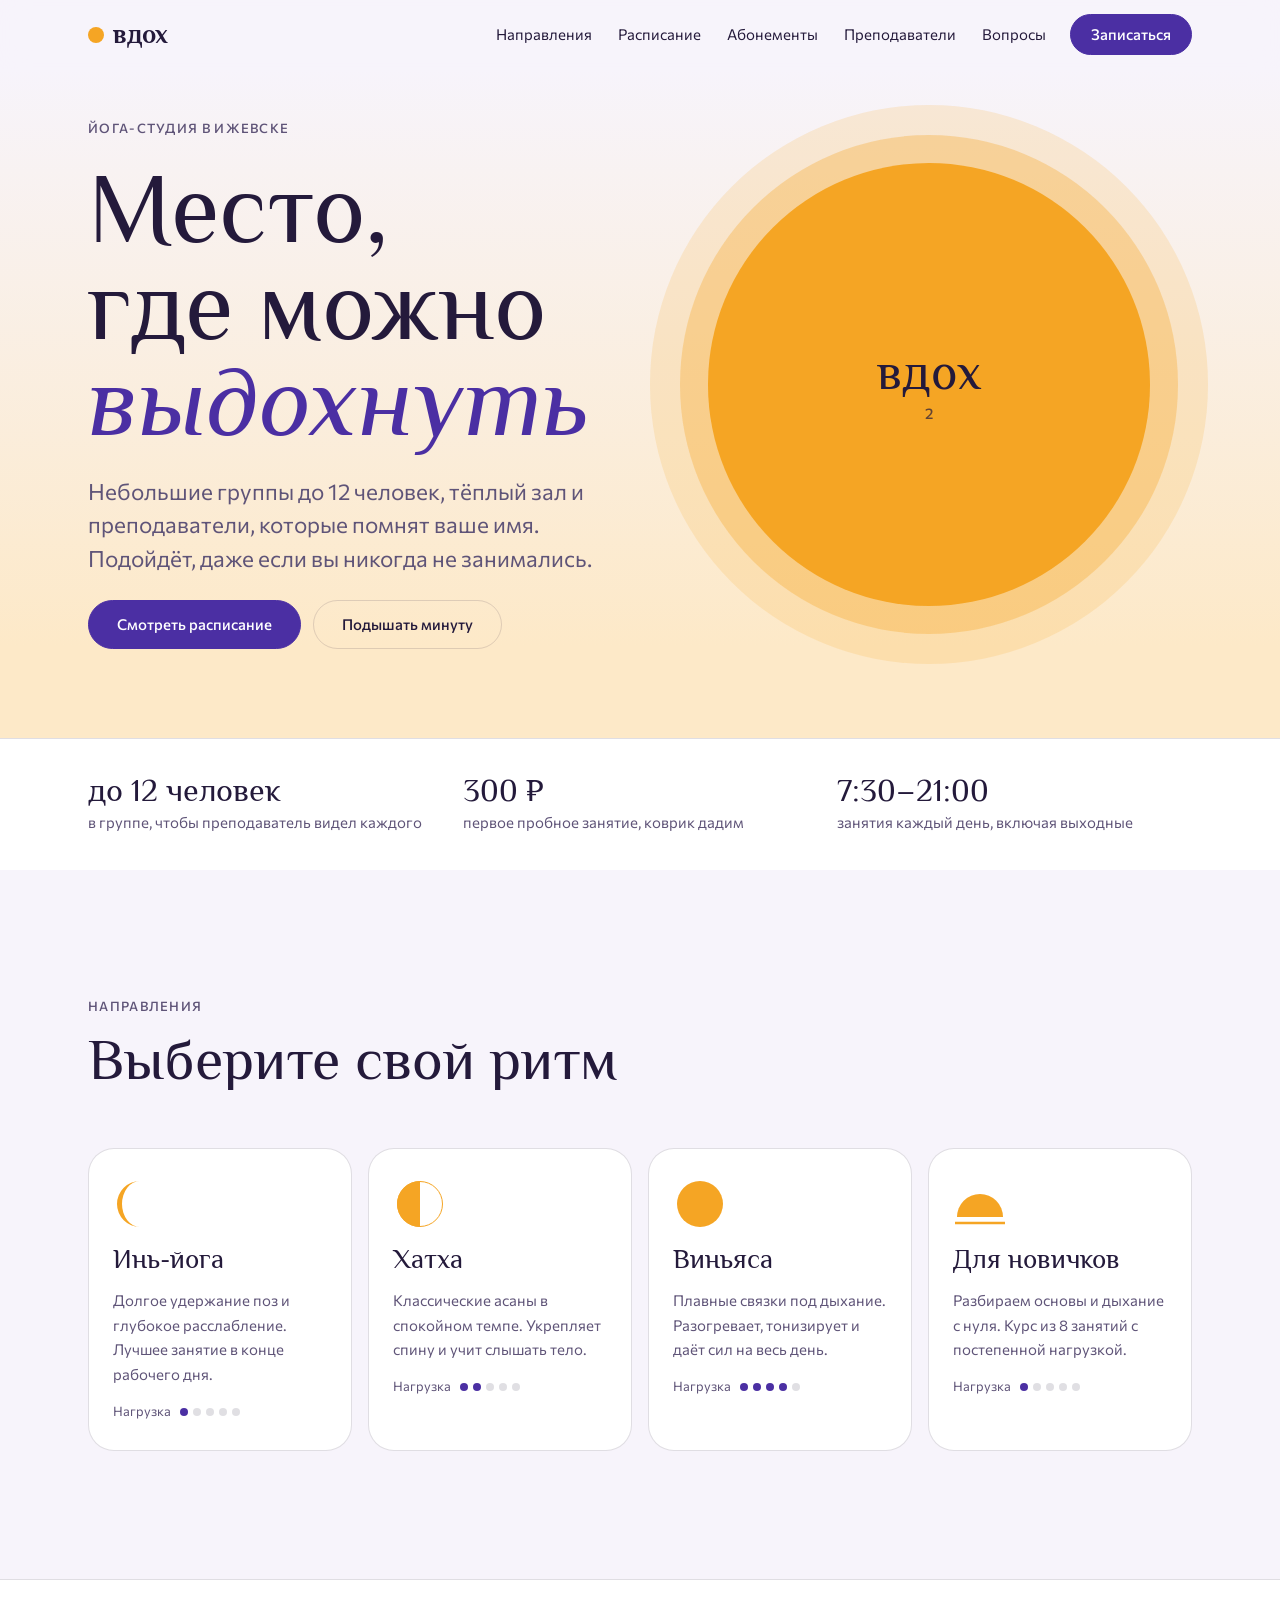
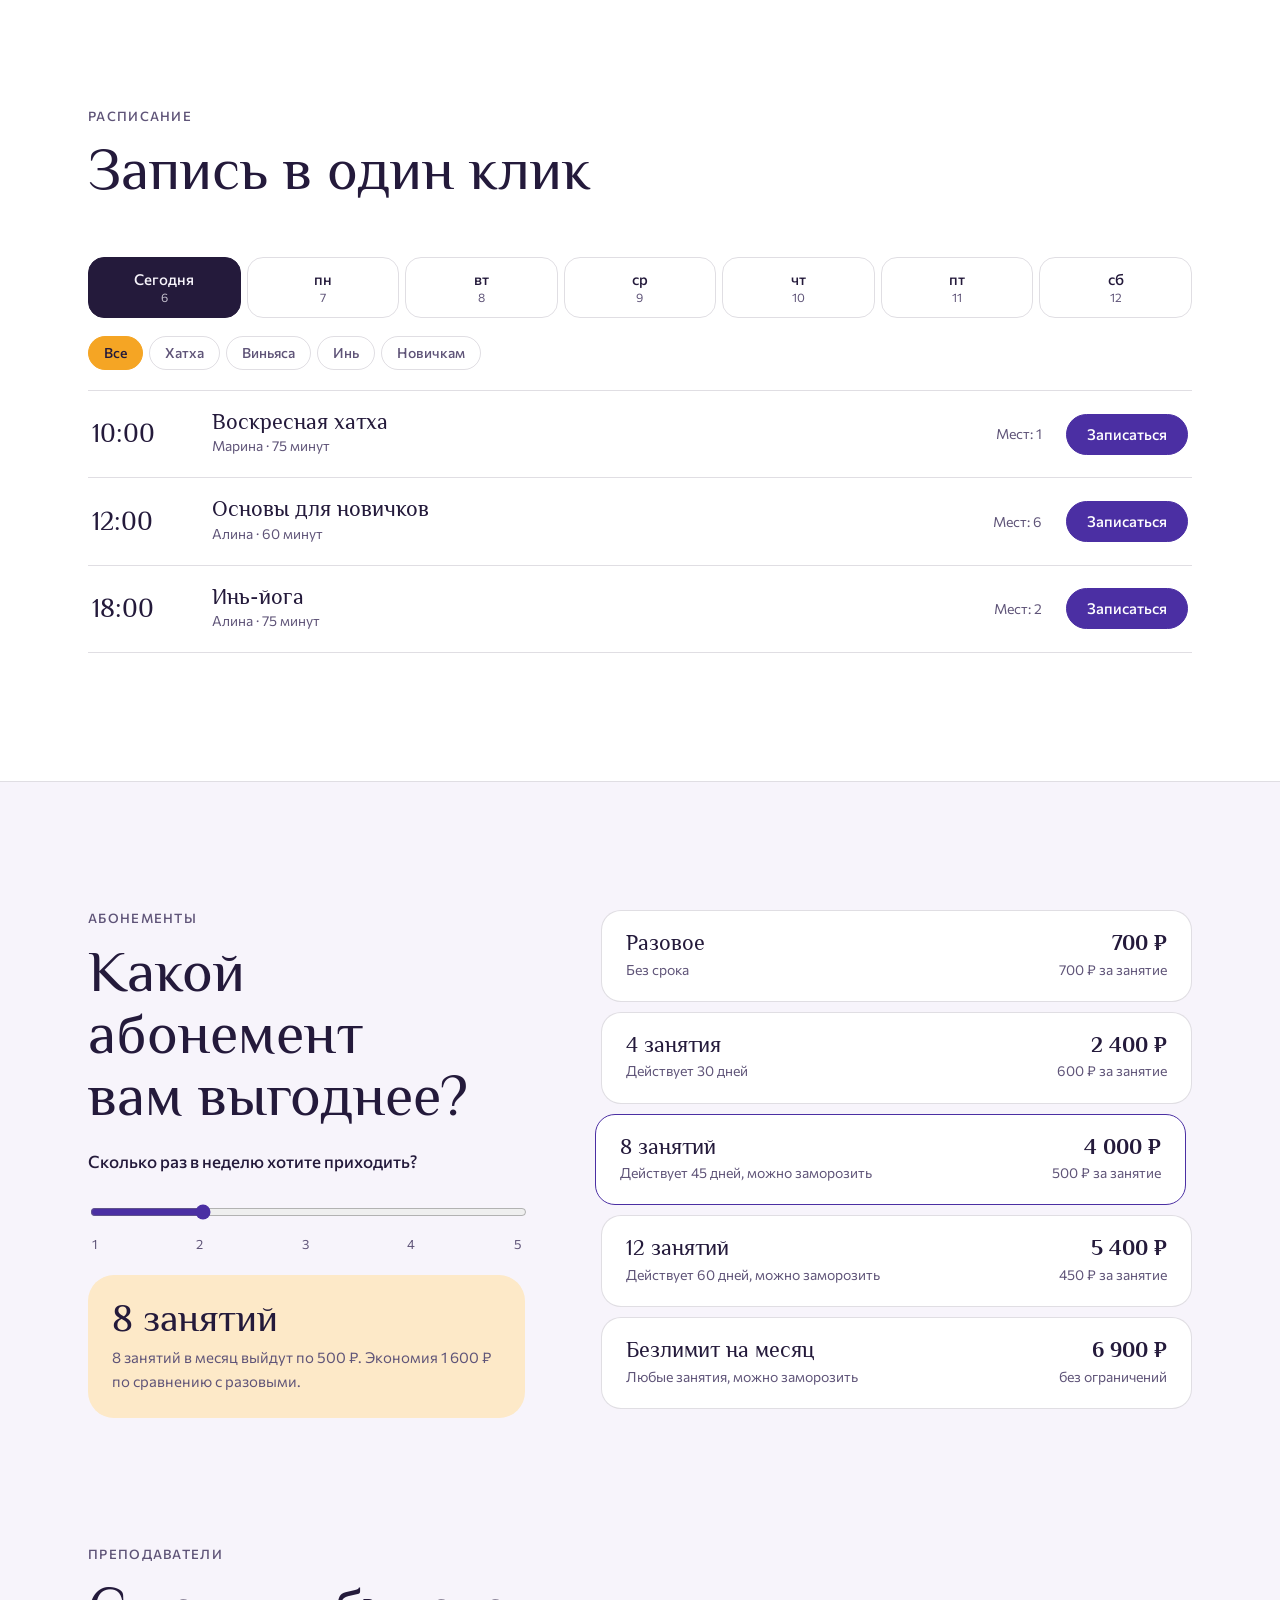
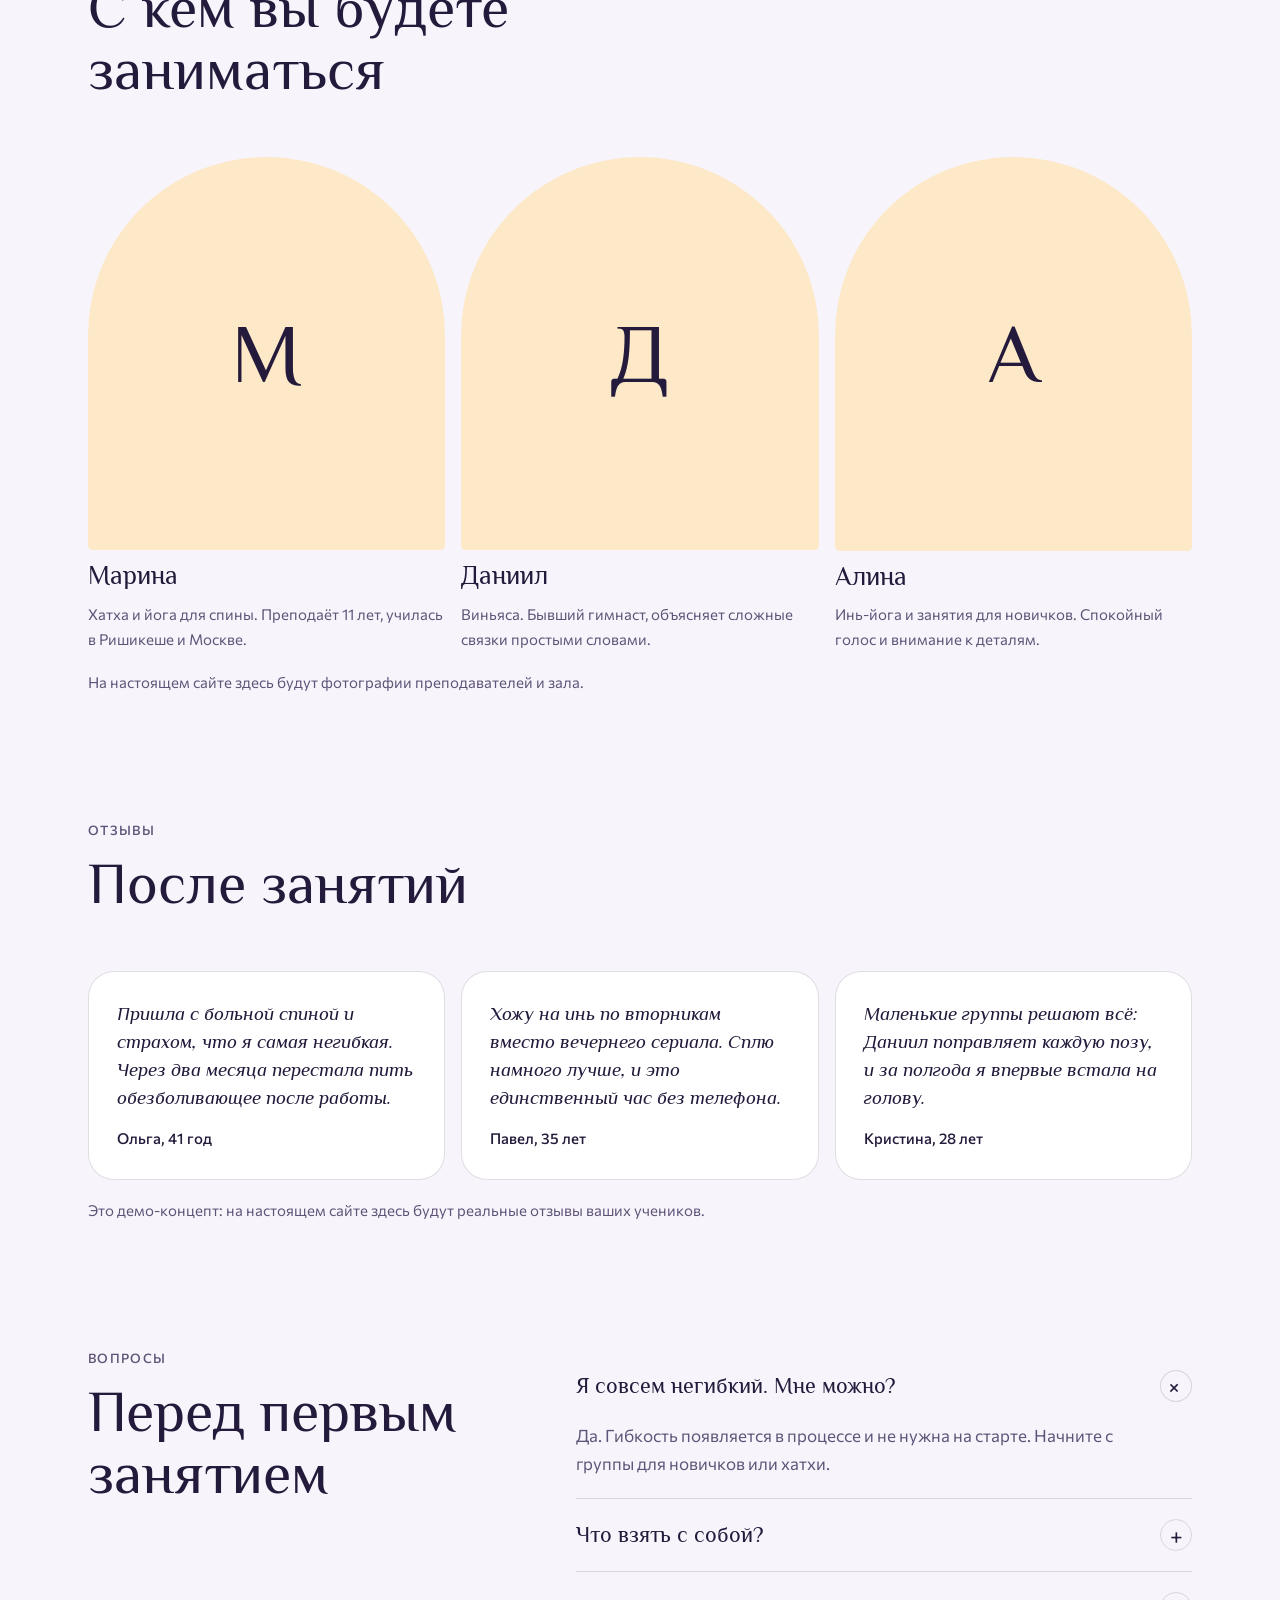
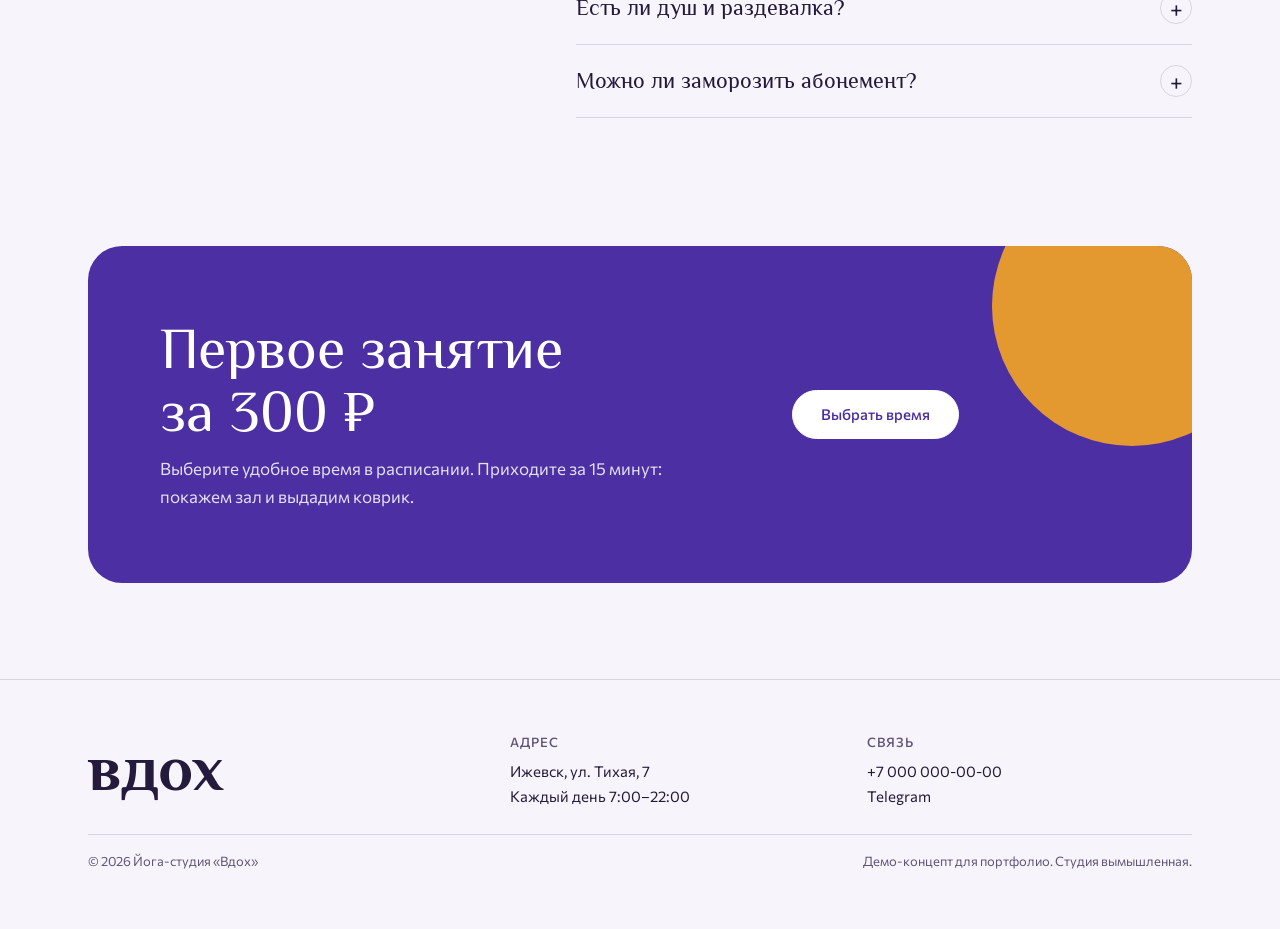
==== index.html @ 50eca021 "Демо-сайт йога-студии «Вдох» Дышащее солнце, минута дыхания, расписание с записью, подбор абонемента" ====
<!doctype html>
<html lang="ru">
<head>
<meta charset="utf-8">
<meta name="viewport" content="width=device-width, initial-scale=1, viewport-fit=cover">
<title>Йога-студия «Вдох» в Ижевске</title>
<meta name="description" content="Йога-студия в Ижевске: хатха, виньяса, инь-йога и группы для начинающих. Расписание онлайн и пробное занятие за 300 ₽.">
<link rel="preconnect" href="https://fonts.googleapis.com">
<link rel="preconnect" href="https://fonts.gstatic.com" crossorigin>
<link rel="stylesheet" href="https://fonts.googleapis.com/css2?family=Commissioner:wght@400;500;600&family=Philosopher:ital,wght@0,400;0,700;1,400&display=swap">
<style>
/* Layout: one large circle that breathes. By day it is a saffron sun over a horizon, in dark mode it is the moon. */
:root {
  --bg: #f7f4fb;
  --surface: #ffffff;
  --ink: #241a3b;
  --muted: #5f5478;
  --accent: #4b2fa3;
  --on-accent: #ffffff;
  --sun: #f5a524;
  --sun-glow: rgba(245, 165, 36, .32);
  --sky: #fde9c8;
  --line: rgba(36, 26, 59, .14);
  --stars: 0;

  --display: "Philosopher", Georgia, serif;
  --body: "Commissioner", "Segoe UI", system-ui, sans-serif;

  --fs-sm: .9375rem;
  --fs-md: 1.0625rem;
  --fs-lg: clamp(1.15rem, 1.05rem + .5vw, 1.4rem);
  --fs-xl: clamp(2rem, 1.4rem + 2.8vw, 3.6rem);
  --fs-hero: clamp(2.8rem, 1.2rem + 6.2vw, 6.4rem);

  --gutter: clamp(16px, 4vw, 48px);
  --radius: 26px;
  --ease: cubic-bezier(.2, .8, .2, 1);
}
@media (prefers-color-scheme: dark) {
  :root {
    --bg: #120d22; --surface: #1c1533; --ink: #f3edf9; --muted: #b0a5c9; --accent: #c9b6ff; --on-accent: #120d22;
    --sun: #ece7fb; --sun-glow: rgba(201, 182, 255, .28); --sky: #231a48; --line: rgba(243, 237, 249, .14); --stars: 1;
    color-scheme: dark;
  }
}

*, *::before, *::after { box-sizing: border-box }
[hidden] { display: none !important }
body { margin: 0; background: var(--bg); color: var(--ink); font: 400 var(--fs-md)/1.65 var(--body); -webkit-font-smoothing: antialiased; overflow-x: clip }
h1, h2, h3 { font-family: var(--display); font-weight: 400; line-height: 1.08; margin: 0; text-wrap: balance }
p { margin: 0; text-wrap: pretty }
a { color: inherit }
:focus-visible { outline: 3px solid var(--accent); outline-offset: 3px; border-radius: 8px }
::selection { background: var(--sun); color: #241a3b }

.wrap {
  width: 100%; max-width: 1200px; margin-inline: auto;
  padding-left: max(var(--gutter), env(safe-area-inset-left, 0px));
  padding-right: max(var(--gutter), env(safe-area-inset-right, 0px));
}
section { scroll-margin-top: 80px }
.section { padding-block: clamp(72px, 10vw, 130px) }
.eyebrow { font: 500 .8125rem/1.3 var(--body); letter-spacing: .1em; text-transform: uppercase; color: var(--muted) }
.lead { font-size: var(--fs-lg); line-height: 1.5; color: var(--muted); max-width: 42ch }
.head { display: grid; gap: 14px; margin-bottom: clamp(32px, 5vw, 56px); max-width: 720px }
.head h2 { font-size: var(--fs-xl) }

.btn {
  display: inline-flex; align-items: center; justify-content: center; gap: 10px;
  padding: 16px 28px; border: 1.5px solid var(--accent); border-radius: 999px; background: var(--accent); color: var(--on-accent);
  font: 500 var(--fs-sm)/1 var(--body); text-decoration: none; cursor: pointer; transition: transform .3s var(--ease), background-color .3s, color .3s;
}
.btn:hover { transform: translateY(-2px) }
.btn-ghost { background: transparent; color: var(--ink); border-color: var(--line) }
.btn-ghost:hover { border-color: var(--ink) }

/* Header */
.site-header { position: sticky; top: 0; z-index: 50; padding-top: env(safe-area-inset-top, 0px); background: color-mix(in srgb, var(--bg) 84%, transparent); backdrop-filter: blur(14px); -webkit-backdrop-filter: blur(14px) }
.header-in { display: flex; align-items: center; gap: 24px; padding-block: 14px }
.logo { text-decoration: none; font: 700 1.6rem/1 var(--display); display: flex; align-items: center; gap: 9px }
.logo i { width: 16px; height: 16px; border-radius: 50%; background: var(--sun) }
.nav { gap: 26px; margin-left: auto }
.nav a { text-decoration: none; font-size: var(--fs-sm) }
.nav a:hover { color: var(--accent) }
.header-cta { padding: 12px 20px }
.burger, .nav-close { display: none }
@media (min-width: 961px) {
  .nav[popover] { display: flex; position: static; inset: auto; margin: 0 0 0 auto; padding: 0; border: 0; background: none; color: inherit; overflow: visible; width: auto; height: auto }
}
@media (max-width: 960px) {
  .header-cta { display: none }
  .burger { display: grid; place-items: center; margin-left: auto; width: 46px; height: 46px; border-radius: 50%; border: 1px solid var(--line); background: var(--surface); color: var(--ink); cursor: pointer }
  .burger svg { width: 20px; height: 20px }
  .nav[popover] {
    position: fixed; inset: 0; width: 100%; height: 100%; margin: 0; border: 0;
    padding: calc(96px + env(safe-area-inset-top, 0px)) max(var(--gutter), env(safe-area-inset-right, 0px)) 40px max(var(--gutter), env(safe-area-inset-left, 0px));
    background: var(--bg); color: var(--ink); flex-direction: column; gap: 6px;
  }
  .nav[popover]:popover-open { display: flex }
  .nav a { font: 400 clamp(2.2rem, 10vw, 3rem)/1.3 var(--display); width: max-content }
  .nav-close { display: grid; place-items: center; position: absolute; top: calc(14px + env(safe-area-inset-top, 0px)); right: max(var(--gutter), env(safe-area-inset-right, 0px)); width: 46px; height: 46px; border-radius: 50%; border: 1px solid var(--line); background: var(--surface); color: var(--ink); font-size: 1.5rem; cursor: pointer }
}

/* Hero */
.hero { position: relative; overflow: clip; background: linear-gradient(180deg, var(--bg), var(--sky) 72%, var(--sky)); padding-block: clamp(24px, 4vw, 56px) 0 }
.hero::before {
  content: ""; position: absolute; inset: 0; opacity: var(--stars); pointer-events: none;
  background-image: radial-gradient(1.4px 1.4px at 12% 24%, #fff, transparent), radial-gradient(1px 1px at 28% 62%, #fff, transparent), radial-gradient(1.6px 1.6px at 46% 16%, #fff, transparent), radial-gradient(1px 1px at 66% 34%, #fff, transparent), radial-gradient(1.4px 1.4px at 82% 12%, #fff, transparent), radial-gradient(1px 1px at 92% 46%, #fff, transparent), radial-gradient(1px 1px at 8% 48%, #fff, transparent), radial-gradient(1.2px 1.2px at 56% 54%, #fff, transparent);
}
.hero-grid { position: relative; display: grid; grid-template-columns: 1fr 1fr; gap: 24px clamp(24px, 4vw, 64px); align-items: center; padding-bottom: clamp(48px, 7vw, 96px) }
.hero-copy { display: grid; gap: 24px; min-width: 0 }
.hero h1 { font-size: var(--fs-hero); line-height: .98 }
.hero h1 em { font-style: italic; color: var(--accent) }
.hero-actions { display: flex; flex-wrap: wrap; gap: 12px }
.breath-stage { position: relative; display: grid; place-items: center; aspect-ratio: 1; max-height: 74vh; justify-self: center; width: 100%; max-width: 540px }
.sun {
  position: absolute; inset: 8%; border-radius: 50%; background: var(--sun);
  box-shadow: 0 0 0 clamp(12px, 3vw, 28px) var(--sun-glow), 0 0 0 clamp(26px, 6vw, 58px) color-mix(in srgb, var(--sun-glow) 50%, transparent);
  transform: scale(.62); transition: transform var(--dur, 4s) cubic-bezier(.45, 0, .55, 1);
}
.sun.in { transform: scale(1) }
.breath-word { position: relative; display: grid; justify-items: center; color: #241a3b; text-align: center }
.breath-word b { font: 400 clamp(2rem, 1.5rem + 2vw, 3.2rem)/1 var(--display) }
.breath-word span { font: 500 var(--fs-sm)/1 var(--body); margin-top: 8px; font-variant-numeric: tabular-nums; opacity: .7 }
.horizon { position: relative; border-top: 1px solid var(--line); background: var(--surface) }
.horizon ul { display: grid; grid-template-columns: repeat(3, 1fr); gap: 20px; list-style: none; margin: 0; padding: clamp(22px, 3vw, 34px) 0 }
.horizon b { display: block; font: 400 clamp(1.5rem, 1.2rem + 1vw, 2.1rem)/1.1 var(--display) }
.horizon span { color: var(--muted); font-size: var(--fs-sm) }
@media (max-width: 860px) {
  .hero-grid { grid-template-columns: 1fr }
  .breath-stage { max-width: 360px; order: -1 }
  .horizon ul { grid-template-columns: 1fr; gap: 14px }
}

/* Directions */
.dirs { display: grid; grid-template-columns: repeat(4, 1fr); gap: 16px; list-style: none; margin: 0; padding: 0 }
.dir { display: grid; gap: 14px; align-content: start; padding: 28px 24px; background: var(--surface); border-radius: var(--radius); border: 1px solid var(--line) }
.dir svg { width: 54px; height: 54px; color: var(--sun) }
.dir h3 { font-size: 1.7rem }
.dir p { color: var(--muted); font-size: var(--fs-sm) }
.power { display: flex; align-items: center; gap: 5px; font-size: .8125rem; color: var(--muted) }
.power i { width: 8px; height: 8px; border-radius: 50%; background: var(--line) }
.power i.on { background: var(--accent) }
.power span { margin-right: 4px }
@media (max-width: 1000px) { .dirs { grid-template-columns: 1fr 1fr } }
@media (max-width: 560px) { .dirs { grid-template-columns: 1fr } }

/* Schedule */
.sched { background: var(--surface); border-block: 1px solid var(--line) }
.sched-bar { display: grid; gap: 14px; margin-bottom: 20px }
.days { display: grid; grid-template-columns: repeat(7, minmax(76px, 1fr)); gap: 6px; overflow-x: auto; padding-bottom: 4px }
.day { display: grid; gap: 2px; justify-items: center; padding: 12px 4px; border: 1px solid var(--line); border-radius: 16px; background: transparent; color: var(--ink); font: 500 var(--fs-sm)/1.2 var(--body); cursor: pointer }
.day small { color: var(--muted); font-size: .75rem; font-weight: 400 }
.day[aria-selected="true"] { background: var(--ink); color: var(--bg); border-color: var(--ink) }
.day[aria-selected="true"] small { color: inherit; opacity: .75 }
.filters { display: flex; flex-wrap: wrap; gap: 6px }
.filter { padding: 9px 15px; border: 1px solid var(--line); border-radius: 999px; background: transparent; color: var(--muted); font: 500 .875rem/1 var(--body); cursor: pointer }
.filter[aria-pressed="true"] { background: var(--sun); border-color: var(--sun); color: #241a3b }
.classes { display: grid; gap: 0; list-style: none; margin: 0; padding: 0; border-top: 1px solid var(--line) }
.klass { display: grid; grid-template-columns: 96px minmax(0, 1fr) auto auto; gap: 8px 24px; align-items: center; padding: 20px 4px; border-bottom: 1px solid var(--line) }
.klass time { font: 400 1.7rem/1 var(--display); font-variant-numeric: tabular-nums }
.klass h3 { font-size: 1.35rem }
.klass p { color: var(--muted); font-size: .875rem }
.spots { font-size: .875rem; color: var(--muted); white-space: nowrap }
.klass .btn { padding: 12px 20px }
.klass.past { opacity: .45 }
.no-classes { padding: 28px 4px; color: var(--muted) }
@media (max-width: 680px) {
  .klass { grid-template-columns: 74px minmax(0, 1fr) auto; }
  .klass .spots { grid-column: 2; }
  .klass .btn { grid-row: 1 / span 2; grid-column: 3; padding: 11px 15px }
  .klass time { font-size: 1.35rem; grid-row: 1 / span 2 }
}

/* Passes */
.pass-grid { display: grid; grid-template-columns: .85fr 1.15fr; gap: clamp(32px, 6vw, 88px); align-items: start }
.pass-side { display: grid; gap: 20px }
.pass-side label { font-weight: 500 }
#visits { width: 100%; accent-color: var(--accent); height: 28px }
.ticks { display: flex; justify-content: space-between; color: var(--muted); font-size: .8125rem; font-variant-numeric: tabular-nums; padding-inline: 4px }
.verdict { padding: 24px; border-radius: var(--radius); background: var(--sky); color: var(--ink); display: grid; gap: 6px }
.verdict b { font: 400 clamp(1.7rem, 1.4rem + 1.2vw, 2.4rem)/1.05 var(--display) }
.verdict span { color: var(--muted); font-size: var(--fs-sm) }
.passes { display: grid; gap: 10px; list-style: none; margin: 0; padding: 0 }
.pass { display: grid; grid-template-columns: minmax(0, 1fr) auto; gap: 2px 20px; padding: 20px 24px; border-radius: 20px; background: var(--surface); border: 1.5px solid var(--line); transition: border-color .3s, transform .3s var(--ease) }
.pass h3 { font-size: 1.4rem }
.pass .price { font: 700 1.4rem/1.1 var(--display); font-variant-numeric: tabular-nums; text-align: right }
.pass p { color: var(--muted); font-size: .875rem }
.pass .per { text-align: right; font-size: .875rem; color: var(--muted); font-variant-numeric: tabular-nums }
.pass.best { border-color: var(--accent); transform: translateX(-6px) }
@media (max-width: 860px) { .pass-grid { grid-template-columns: 1fr } .pass.best { transform: none } }

/* Teachers */
.teachers { display: grid; grid-template-columns: repeat(3, 1fr); gap: 16px; list-style: none; margin: 0; padding: 0 }
.teacher { display: grid; gap: 12px; align-content: start }
.portrait { aspect-ratio: 4 / 4.4; border-radius: 999px 999px var(--radius) var(--radius); display: grid; place-items: center; background: var(--sky); color: var(--ink); font: 400 clamp(3rem, 2rem + 4vw, 5.4rem)/1 var(--display) }
.teacher h3 { font-size: 1.6rem }
.teacher p { color: var(--muted); font-size: var(--fs-sm) }
.note { margin-top: 18px; color: var(--muted); font-size: var(--fs-sm) }
@media (max-width: 760px) { .teachers { grid-template-columns: 1fr } .portrait { aspect-ratio: 16 / 9; border-radius: var(--radius) } }

/* Reviews, FAQ */
.reviews { display: grid; grid-template-columns: repeat(3, 1fr); gap: 16px; list-style: none; margin: 0; padding: 0 }
.review { display: flex; flex-direction: column; gap: 14px; padding: 28px; background: var(--surface); border: 1px solid var(--line); border-radius: var(--radius) }
.review blockquote { margin: 0; flex: 1; font: italic 400 1.2rem/1.45 var(--display) }
.review cite { font-style: normal; font-weight: 500; font-size: var(--fs-sm) }
@media (max-width: 900px) { .reviews { grid-template-columns: 1fr } }
.faq-grid { display: grid; grid-template-columns: .8fr 1.2fr; gap: clamp(32px, 6vw, 88px); align-items: start }
.faq details { border-bottom: 1px solid var(--line) }
.faq summary { list-style: none; cursor: pointer; display: flex; justify-content: space-between; gap: 18px; align-items: center; padding: 20px 0; font: 400 1.35rem/1.25 var(--display) }
.faq summary::-webkit-details-marker { display: none }
.faq summary::after { content: "+"; flex: none; width: 32px; height: 32px; border-radius: 50%; display: grid; place-items: center; border: 1px solid var(--line); font-family: var(--body); transition: transform .3s var(--ease) }
.faq details[open] summary::after { transform: rotate(45deg) }
.faq p { padding: 0 44px 20px 0; color: var(--muted) }
@media (max-width: 860px) { .faq-grid { grid-template-columns: 1fr } }

/* First visit band + footer */
.first { background: var(--accent); color: var(--on-accent); border-radius: calc(var(--radius) + 8px); padding: clamp(32px, 6vw, 72px); display: grid; grid-template-columns: 1.3fr .7fr; gap: 24px; align-items: center; position: relative; overflow: hidden }
.first::before { content: ""; position: absolute; right: -80px; top: -80px; width: 280px; height: 280px; border-radius: 50%; background: var(--sun); opacity: .9 }
.first > * { position: relative }
.first h2 { font-size: var(--fs-xl) }
.first p { opacity: .85; margin-top: 12px; max-width: 46ch }
.first .btn { background: var(--on-accent); color: var(--accent); border-color: var(--on-accent); justify-self: start }
@media (max-width: 760px) { .first { grid-template-columns: 1fr } .first::before { width: 160px; height: 160px; right: -50px; top: -50px } }
.footer { padding-block: clamp(36px, 5vw, 56px); border-top: 1px solid var(--line) }
.footer-grid { display: grid; grid-template-columns: 1.2fr 1fr 1fr; gap: 20px 32px; font-size: var(--fs-sm) }
.footer h3 { font: 500 .8125rem/1 var(--body); letter-spacing: .08em; text-transform: uppercase; color: var(--muted); margin-bottom: 10px }
.footer-word { font: 700 clamp(2.4rem, 1.8rem + 3vw, 4rem)/1 var(--display) }
.footer a { display: block; width: max-content; text-decoration: none }
.footer a:hover { text-decoration: underline }
.footer-fine { margin-top: 26px; padding-top: 16px; border-top: 1px solid var(--line); display: flex; flex-wrap: wrap; justify-content: space-between; gap: 6px 24px; color: var(--muted); font-size: .8125rem }
@media (max-width: 760px) { .footer-grid { grid-template-columns: 1fr 1fr } .footer-grid > :first-child { grid-column: 1 / -1 } }

/* Dialogs */
dialog { border: 0; border-radius: var(--radius); padding: 0; width: min(460px, calc(100vw - 32px)); background: var(--surface); color: var(--ink) }
dialog::backdrop { background: rgba(18, 13, 34, .6); backdrop-filter: blur(5px) }
.book-box, .done-box { display: grid; gap: 14px; padding: clamp(22px, 4vw, 34px) }
.book-box h3, .done-box h3 { font-size: 1.8rem }
.book-box > p, .done-box p { color: var(--muted); font-size: var(--fs-sm) }
.field { display: grid; gap: 6px }
.field label { font-size: .8125rem; font-weight: 500; color: var(--muted) }
.field input { width: 100%; font: 400 var(--fs-md)/1.3 var(--body); color: var(--ink); background: var(--bg); border: 1px solid var(--line); border-radius: 14px; padding: 13px 15px }
.field input:focus { outline: none; border-color: var(--accent); box-shadow: 0 0 0 4px color-mix(in srgb, var(--accent) 18%, transparent) }
.field input:user-invalid { border-color: #d0453a }
.box-actions { display: flex; flex-wrap: wrap; justify-content: flex-end; gap: 10px; margin-top: 4px }
/* Fullscreen breathing minute */
#minute { width: 100vw; height: 100dvh; max-width: none; max-height: none; border-radius: 0; background: var(--bg); overflow: hidden }
.minute-in { height: 100%; display: grid; place-items: center; grid-template-rows: auto 1fr auto; padding: clamp(20px, 5vw, 40px); padding-bottom: calc(clamp(20px, 5vw, 40px) + env(safe-area-inset-bottom, 0px)); gap: 12px; text-align: center }
.minute-in p { color: var(--muted) }
.minute-in .breath-stage { width: min(84vw, 62vh); max-width: none }
.minute-end h3 { font-size: var(--fs-xl); margin-bottom: 12px }

.actionbar { display: none }
@media (max-width: 760px) {
  .actionbar {
    position: fixed; z-index: 40; left: 0; right: 0; bottom: 0; display: grid; grid-template-columns: 1fr 1.4fr; gap: 8px;
    padding: 10px max(12px, env(safe-area-inset-right, 0px)) calc(10px + env(safe-area-inset-bottom, 0px)) max(12px, env(safe-area-inset-left, 0px));
    background: color-mix(in srgb, var(--bg) 90%, transparent); backdrop-filter: blur(12px); -webkit-backdrop-filter: blur(12px); border-top: 1px solid var(--line);
  }
  .actionbar .btn { padding: 15px 8px }
  .footer { padding-bottom: calc(84px + env(safe-area-inset-bottom, 0px)) }
}

/* Motion */
@media (prefers-reduced-motion: no-preference) {
  html { scroll-behavior: smooth }
  .hero-copy > * { animation: rise-in 1s var(--ease) both; animation-delay: calc(.1s * var(--i, 0)) }
  .breath-stage { animation: dawn 1.6s var(--ease) both }
  @supports (animation-timeline: view()) {
    .reveal { animation: rise linear both; animation-timeline: view(); animation-range: entry 0% entry 75% }
  }
}
@media (prefers-reduced-motion: reduce) { .sun { transition: none; transform: scale(.85) } }
@keyframes rise-in { from { opacity: 0; transform: translateY(18px) } }
@keyframes dawn { from { opacity: 0; transform: translateY(60px) } }
@keyframes rise { from { opacity: 0; transform: translateY(40px) } }
</style>
</head>
<body>

<header class="site-header">
  <div class="wrap header-in">
    <a class="logo" href="#top"><i></i>вдох</a>
    <button class="burger" popovertarget="nav" aria-label="Открыть меню">
      <svg viewBox="0 0 24 24" fill="none" stroke="currentColor" stroke-width="2" stroke-linecap="round"><path d="M4 8h16M4 16h16"/></svg>
    </button>
    <nav class="nav" id="nav" popover aria-label="Разделы сайта">
      <button class="nav-close" popovertarget="nav" popovertargetaction="hide" aria-label="Закрыть меню">×</button>
      <a href="#dirs">Направления</a>
      <a href="#schedule">Расписание</a>
      <a href="#passes">Абонементы</a>
      <a href="#teachers">Преподаватели</a>
      <a href="#faq">Вопросы</a>
    </nav>
    <a class="btn header-cta" href="#schedule">Записаться</a>
  </div>
</header>

<main id="top">
  <section class="hero">
    <div class="wrap hero-grid">
      <div class="hero-copy">
        <p class="eyebrow" style="--i:0">Йога-студия в Ижевске</p>
        <h1 style="--i:1">Место, где можно <em>выдохнуть</em></h1>
        <p class="lead" style="--i:2">Небольшие группы до 12 человек, тёплый зал и преподаватели, которые помнят ваше имя. Подойдёт, даже если вы никогда не занимались.</p>
        <div class="hero-actions" style="--i:3">
          <a class="btn" href="#schedule">Смотреть расписание</a>
          <button class="btn btn-ghost" type="button" id="start-minute">Подышать минуту</button>
        </div>
      </div>
      <div class="breath-stage" aria-hidden="true">
        <div class="sun" id="sun"></div>
        <div class="breath-word"><b id="word">вдох</b><span id="count">4</span></div>
      </div>
    </div>
    <div class="horizon">
      <div class="wrap">
        <ul>
          <li><b>до 12 человек</b><span>в группе, чтобы преподаватель видел каждого</span></li>
          <li><b>300 ₽</b><span>первое пробное занятие, коврик дадим</span></li>
          <li><b>7:30–21:00</b><span>занятия каждый день, включая выходные</span></li>
        </ul>
      </div>
    </div>
  </section>

  <section class="section" id="dirs">
    <div class="wrap">
      <div class="head">
        <p class="eyebrow">Направления</p>
        <h2>Выберите свой ритм</h2>
      </div>
      <ul class="dirs">
        <li class="dir reveal"><svg viewBox="0 0 54 54" aria-hidden="true"><path fill="currentColor" d="M27 4a23 23 0 1 0 0 46 18 23 0 0 1 0-46z"/></svg><h3>Инь-йога</h3><p>Долгое удержание поз и глубокое расслабление. Лучшее занятие в конце рабочего дня.</p><div class="power" aria-label="Интенсивность 1 из 5"><span>Нагрузка</span><i class="on"></i><i></i><i></i><i></i><i></i></div></li>
        <li class="dir reveal"><svg viewBox="0 0 54 54" aria-hidden="true"><path fill="currentColor" d="M27 4a23 23 0 0 0 0 46z"/><circle cx="27" cy="27" r="22.5" fill="none" stroke="currentColor"/></svg><h3>Хатха</h3><p>Классические асаны в спокойном темпе. Укрепляет спину и учит слышать тело.</p><div class="power" aria-label="Интенсивность 2 из 5"><span>Нагрузка</span><i class="on"></i><i class="on"></i><i></i><i></i><i></i></div></li>
        <li class="dir reveal"><svg viewBox="0 0 54 54" aria-hidden="true"><circle cx="27" cy="27" r="23" fill="currentColor"/></svg><h3>Виньяса</h3><p>Плавные связки под дыхание. Разогревает, тонизирует и даёт сил на весь день.</p><div class="power" aria-label="Интенсивность 4 из 5"><span>Нагрузка</span><i class="on"></i><i class="on"></i><i class="on"></i><i class="on"></i><i></i></div></li>
        <li class="dir reveal"><svg viewBox="0 0 54 54" aria-hidden="true"><path fill="currentColor" d="M4 40a23 23 0 0 1 46 0z"/><path stroke="currentColor" stroke-width="2.4" d="M2 46h50"/></svg><h3>Для новичков</h3><p>Разбираем основы и дыхание с нуля. Курс из 8 занятий с постепенной нагрузкой.</p><div class="power" aria-label="Интенсивность 1 из 5"><span>Нагрузка</span><i class="on"></i><i></i><i></i><i></i><i></i></div></li>
      </ul>
    </div>
  </section>

  <section class="section sched" id="schedule">
    <div class="wrap">
      <div class="head">
        <p class="eyebrow">Расписание</p>
        <h2>Запись в один клик</h2>
      </div>
      <div class="sched-bar">
        <div class="days" id="days" role="tablist" aria-label="День недели"></div>
        <div class="filters" id="filters" role="group" aria-label="Направление">
          <button class="filter" type="button" data-dir="all" aria-pressed="true">Все</button>
          <button class="filter" type="button" data-dir="hatha" aria-pressed="false">Хатха</button>
          <button class="filter" type="button" data-dir="vinyasa" aria-pressed="false">Виньяса</button>
          <button class="filter" type="button" data-dir="yin" aria-pressed="false">Инь</button>
          <button class="filter" type="button" data-dir="new" aria-pressed="false">Новичкам</button>
        </div>
      </div>
      <ul class="classes" id="classes" aria-live="polite"></ul>
    </div>
  </section>

  <section class="section" id="passes">
    <div class="wrap pass-grid">
      <div class="pass-side">
        <div class="head" style="margin:0">
          <p class="eyebrow">Абонементы</p>
          <h2>Какой абонемент вам выгоднее?</h2>
        </div>
        <label for="visits">Сколько раз в неделю хотите приходить?</label>
        <div>
          <input id="visits" type="range" min="1" max="5" step="1" value="2">
          <div class="ticks" aria-hidden="true"><span>1</span><span>2</span><span>3</span><span>4</span><span>5</span></div>
        </div>
        <output class="verdict" for="visits"><b id="verdict-name"></b><span id="verdict-note"></span></output>
      </div>
      <ul class="passes" id="pass-list"></ul>
    </div>
  </section>

  <section class="section" id="teachers" style="padding-top:0">
    <div class="wrap">
      <div class="head">
        <p class="eyebrow">Преподаватели</p>
        <h2>С кем вы будете заниматься</h2>
      </div>
      <ul class="teachers">
        <li class="teacher reveal"><div class="portrait" aria-hidden="true">М</div><h3>Марина</h3><p>Хатха и йога для спины. Преподаёт 11 лет, училась в Ришикеше и Москве.</p></li>
        <li class="teacher reveal"><div class="portrait" aria-hidden="true">Д</div><h3>Даниил</h3><p>Виньяса. Бывший гимнаст, объясняет сложные связки простыми словами.</p></li>
        <li class="teacher reveal"><div class="portrait" aria-hidden="true">А</div><h3>Алина</h3><p>Инь-йога и занятия для новичков. Спокойный голос и внимание к деталям.</p></li>
      </ul>
      <p class="note">На настоящем сайте здесь будут фотографии преподавателей и зала.</p>
    </div>
  </section>

  <section class="section" id="reviews" style="padding-top:0">
    <div class="wrap">
      <div class="head">
        <p class="eyebrow">Отзывы</p>
        <h2>После занятий</h2>
      </div>
      <ul class="reviews">
        <li class="review reveal"><blockquote>Пришла с больной спиной и страхом, что я самая негибкая. Через два месяца перестала пить обезболивающее после работы.</blockquote><cite>Ольга, 41 год</cite></li>
        <li class="review reveal"><blockquote>Хожу на инь по вторникам вместо вечернего сериала. Сплю намного лучше, и это единственный час без телефона.</blockquote><cite>Павел, 35 лет</cite></li>
        <li class="review reveal"><blockquote>Маленькие группы решают всё: Даниил поправляет каждую позу, и за полгода я впервые встала на голову.</blockquote><cite>Кристина, 28 лет</cite></li>
      </ul>
      <p class="note">Это демо-концепт: на настоящем сайте здесь будут реальные отзывы ваших учеников.</p>
    </div>
  </section>

  <section class="section" id="faq" style="padding-top:0">
    <div class="wrap faq-grid">
      <div class="head">
        <p class="eyebrow">Вопросы</p>
        <h2>Перед первым занятием</h2>
      </div>
      <div class="faq">
        <details open><summary>Я совсем негибкий. Мне можно?</summary><p>Да. Гибкость появляется в процессе и не нужна на старте. Начните с группы для новичков или хатхи.</p></details>
        <details><summary>Что взять с собой?</summary><p>Удобную одежду и бутылку воды. Коврики, блоки и пледы есть в студии. Занимаемся босиком.</p></details>
        <details><summary>Есть ли душ и раздевалка?</summary><p>Да, две раздевалки и душ. Полотенце можно взять с собой или попросить у администратора.</p></details>
        <details><summary>Можно ли заморозить абонемент?</summary><p>Да, абонементы от 8 занятий можно заморозить один раз на срок до 14 дней.</p></details>
      </div>
    </div>
  </section>

  <section style="padding-bottom:clamp(56px,8vw,96px)">
    <div class="wrap">
      <div class="first">
        <div>
          <h2>Первое занятие за 300 ₽</h2>
          <p>Выберите удобное время в расписании. Приходите за 15 минут: покажем зал и выдадим коврик.</p>
        </div>
        <a class="btn" href="#schedule">Выбрать время</a>
      </div>
    </div>
  </section>
</main>

<footer class="footer">
  <div class="wrap">
    <div class="footer-grid">
      <p class="footer-word">вдох</p>
      <div><h3>Адрес</h3><p>Ижевск, ул. Тихая, 7<br>Каждый день 7:00–22:00</p></div>
      <div><h3>Связь</h3><p>+7 000 000-00-00</p><a href="https://t.me/" target="_blank" rel="noopener">Telegram</a></div>
    </div>
    <div class="footer-fine"><span>© 2026 Йога-студия «Вдох»</span><span>Демо-концепт для портфолио. Студия вымышленная.</span></div>
  </div>
</footer>

<nav class="actionbar" aria-label="Быстрые действия">
  <a class="btn btn-ghost" href="tel:+70000000000">Позвонить</a>
  <a class="btn" href="#schedule">Записаться</a>
</nav>

<dialog id="book-dialog" aria-labelledby="book-title">
  <form class="book-box" id="book-form">
    <h3 id="book-title">Запись на занятие</h3>
    <p id="book-info"></p>
    <div class="field"><label for="b-name">Имя</label><input id="b-name" name="name" autocomplete="name" required></div>
    <div class="field"><label for="b-phone">Телефон</label><input id="b-phone" name="phone" type="tel" inputmode="tel" autocomplete="tel" required minlength="10" placeholder="+7 000 000-00-00"></div>
    <div class="box-actions"><button class="btn btn-ghost" type="button" data-close>Отмена</button><button class="btn" type="submit">Записаться</button></div>
  </form>
  <div class="done-box" id="book-done" hidden>
    <h3>Коврик ждёт вас</h3>
    <p id="book-done-text"></p>
    <p><small>Это демо: на настоящем сайте запись сразу попадает в расписание студии.</small></p>
    <div class="box-actions"><button class="btn" type="button" data-close>Готово</button></div>
  </div>
</dialog>

<dialog id="minute" aria-label="Минута дыхания">
  <div class="minute-in">
    <p id="minute-progress">Цикл 1 из 5</p>
    <div class="breath-stage" id="minute-stage" aria-live="polite">
      <div class="sun" id="m-sun"></div>
      <div class="breath-word"><b id="m-word">вдох</b><span id="m-count">4</span></div>
    </div>
    <div class="minute-end" id="minute-end" hidden>
      <h3>Вот так ощущается минута для себя</h3>
      <p>На занятии таких минут шестьдесят. Первое стоит 300 ₽.</p>
    </div>
    <button class="btn btn-ghost" type="button" id="minute-close">Закончить</button>
  </div>
</dialog>

<script>
const $ = id => document.getElementById(id);
const rub = n => n.toLocaleString('ru-RU') + ' ₽';
const pad = n => String(n).padStart(2, '0');

// Breathing pacer: 4 seconds in, 2 hold, 6 out, one cycle is 12 seconds
const PHASES = [{ word: 'вдох', sec: 4, grow: true }, { word: 'пауза', sec: 2, grow: true }, { word: 'выдох', sec: 6, grow: false }];
function pacer(sun, word, count, onCycle) {
  let phase = 0, left = 0, timer = 0;
  function tick() {
    if (left === 0) {
      const p = PHASES[phase];
      if (phase === 0 && onCycle && onCycle() === false) return;
      sun.style.setProperty('--dur', p.sec + 's');
      sun.classList.toggle('in', p.grow);
      word.textContent = p.word;
      left = p.sec;
      phase = (phase + 1) % PHASES.length;
    }
    count.textContent = left;
    left--;
    timer = setTimeout(tick, 1000);
  }
  tick();
  return () => clearTimeout(timer);
}
const reduceMotion = matchMedia('(prefers-reduced-motion: reduce)').matches;
if (!reduceMotion) pacer($('sun'), $('word'), $('count'));
else { $('word').textContent = 'вдох · выдох'; $('count').hidden = true; }

const minute = $('minute');
let stopMinute = null;
$('start-minute').addEventListener('click', () => {
  let cycle = 0;
  $('minute-stage').hidden = false;
  $('minute-end').hidden = true;
  $('minute-close').textContent = 'Закончить';
  minute.showModal();
  stopMinute = pacer($('m-sun'), $('m-word'), $('m-count'), () => {
    cycle++;
    if (cycle > 5) {
      $('minute-stage').hidden = true;
      $('minute-end').hidden = false;
      $('minute-progress').textContent = 'Минута прошла';
      $('minute-close').textContent = 'Вернуться на сайт';
      return false;
    }
    $('minute-progress').textContent = `Цикл ${cycle} из 5`;
  });
});
minute.addEventListener('close', () => { if (stopMinute) stopMinute(); $('m-sun').classList.remove('in'); });
$('minute-close').addEventListener('click', () => minute.close());

// Weekly timetable. Index matches Date.getDay(): 0 is Sunday.
const H = (t, n, dir, who, min) => ({ t, n, dir, who, min });
const WEEK = [
  [H('10:00', 'Воскресная хатха', 'hatha', 'Марина', 75), H('12:00', 'Основы для новичков', 'new', 'Алина', 60), H('18:00', 'Инь-йога', 'yin', 'Алина', 75)],
  [H('07:30', 'Утренняя виньяса', 'vinyasa', 'Даниил', 60), H('12:30', 'Йога для спины', 'hatha', 'Марина', 60), H('19:00', 'Основы для новичков', 'new', 'Алина', 60), H('20:15', 'Инь-йога', 'yin', 'Алина', 45)],
  [H('08:00', 'Мягкая хатха', 'hatha', 'Марина', 60), H('18:00', 'Виньяса', 'vinyasa', 'Даниил', 75), H('20:00', 'Инь-йога', 'yin', 'Алина', 60)],
  [H('07:30', 'Утренняя виньяса', 'vinyasa', 'Даниил', 60), H('12:30', 'Йога для спины', 'hatha', 'Марина', 60), H('19:00', 'Хатха', 'hatha', 'Марина', 75)],
  [H('08:00', 'Мягкая хатха', 'hatha', 'Марина', 60), H('18:00', 'Основы для новичков', 'new', 'Алина', 60), H('19:30', 'Виньяса', 'vinyasa', 'Даниил', 75)],
  [H('07:30', 'Утренняя виньяса', 'vinyasa', 'Даниил', 60), H('18:30', 'Хатха', 'hatha', 'Марина', 75), H('20:00', 'Инь-йога перед выходными', 'yin', 'Алина', 60)],
  [H('09:30', 'Виньяса выходного дня', 'vinyasa', 'Даниил', 90), H('11:30', 'Йога для спины', 'hatha', 'Марина', 60), H('13:00', 'Основы для новичков', 'new', 'Алина', 60)],
];
// shortcut: free spots are a fixed demo pattern; a real site reads them from the studio's booking system.
const spotsLeft = (date, i) => (date.getDate() * 3 + i * 5) % 9 + 1;
console.assert(spotsLeft(new Date(2026, 9, 30), 0) >= 1 && spotsLeft(new Date(2026, 9, 30), 0) <= 9, 'spots in range');

const dates = Array.from({ length: 7 }, (_, i) => { const d = new Date(); d.setDate(d.getDate() + i); return d; });
let dayIdx = 0, dirFilter = 'all';
$('days').append(...dates.map((d, i) => {
  const b = document.createElement('button');
  b.type = 'button'; b.className = 'day'; b.role = 'tab'; b.dataset.i = i;
  b.innerHTML = `${i === 0 ? 'Сегодня' : d.toLocaleDateString('ru-RU', { weekday: 'short' })}<small>${d.getDate()}</small>`;
  return b;
}));

function isPast(d, t, now) {
  const [h, m] = t.split(':').map(Number);
  return d.getDate() === now.getDate() && d.getMonth() === now.getMonth() && h * 60 + m <= now.getHours() * 60 + now.getMinutes();
}
console.assert(isPast(new Date(2026, 9, 30), '07:30', new Date(2026, 9, 30, 8)) && !isPast(new Date(2026, 9, 31), '07:30', new Date(2026, 9, 30, 8)), 'past classes');

function renderSchedule() {
  const date = dates[dayIdx], now = new Date();
  $('days').querySelectorAll('.day').forEach(b => b.setAttribute('aria-selected', +b.dataset.i === dayIdx));
  const list = WEEK[date.getDay()].filter(c => dirFilter === 'all' || c.dir === dirFilter);
  $('classes').replaceChildren(...(list.length ? list.map((c, i) => {
    const past = isPast(date, c.t, now), li = document.createElement('li');
    li.className = 'klass' + (past ? ' past' : '');
    li.innerHTML = `<time>${c.t}</time><div><h3>${c.n}</h3><p>${c.who} · ${c.min} минут</p></div><span class="spots">${past ? 'Занятие прошло' : 'Мест: ' + spotsLeft(date, i)}</span>`;
    if (!past) {
      const b = document.createElement('button');
      b.type = 'button'; b.className = 'btn'; b.textContent = 'Записаться';
      b.addEventListener('click', () => openBooking(c, date));
      li.append(b);
    }
    return li;
  }) : [Object.assign(document.createElement('li'), { className: 'no-classes', textContent: 'В этот день такого занятия нет. Выберите другой день.' })]));
}
$('days').addEventListener('click', e => { const b = e.target.closest('.day'); if (b) { dayIdx = +b.dataset.i; renderSchedule(); } });
$('filters').addEventListener('click', e => {
  const b = e.target.closest('.filter');
  if (!b) return;
  dirFilter = b.dataset.dir;
  $('filters').querySelectorAll('.filter').forEach(x => x.setAttribute('aria-pressed', x === b));
  renderSchedule();
});
renderSchedule();

// Booking dialog. shortcut: the demo only shows a confirmation; connect the studio's booking system per client.
const dialog = $('book-dialog'), form = $('book-form'), done = $('book-done');
let picked = '';
function openBooking(c, date) {
  picked = `${c.n}, ${date.toLocaleDateString('ru-RU', { weekday: 'long', day: 'numeric', month: 'long' })} в ${c.t}`;
  $('book-info').textContent = `${picked}. Преподаватель: ${c.who}.`;
  form.hidden = false; done.hidden = true;
  dialog.showModal();
}
form.addEventListener('submit', e => {
  e.preventDefault();
  const f = new FormData(form);
  $('book-done-text').textContent = `${f.get('name')}, вы записаны: ${picked}. Приходите за 15 минут, напомним на ${f.get('phone')}.`;
  form.hidden = true; done.hidden = false;
});
dialog.addEventListener('click', e => {
  if (e.target.closest('[data-close]')) { if (!done.hidden) form.reset(); dialog.close(); }
  else if (e.target === dialog) dialog.close();
});

// Pass advisor
const PASSES = [
  { id: 'one', name: 'Разовое', visits: 1, price: 700, note: 'Без срока' },
  { id: 'p4', name: '4 занятия', visits: 4, price: 2400, note: 'Действует 30 дней' },
  { id: 'p8', name: '8 занятий', visits: 8, price: 4000, note: 'Действует 45 дней, можно заморозить' },
  { id: 'p12', name: '12 занятий', visits: 12, price: 5400, note: 'Действует 60 дней, можно заморозить' },
  { id: 'all', name: 'Безлимит на месяц', visits: Infinity, price: 6900, note: 'Любые занятия, можно заморозить' },
];
function bestPass(perWeek) {
  const need = perWeek * 4;
  const fit = PASSES.filter(p => p.visits >= need && p.id !== 'one');
  const best = fit.reduce((a, b) => (b.price < a.price ? b : a));
  return { pass: best, need, perClass: Math.round(best.price / need), saved: need * PASSES[0].price - best.price };
}
console.assert(bestPass(1).pass.id === 'p4' && bestPass(2).pass.id === 'p8' && bestPass(3).pass.id === 'p12' && bestPass(4).pass.id === 'all', 'pass advisor');
console.assert(bestPass(2).perClass === 500 && bestPass(2).saved === 1600, 'pass savings');

$('pass-list').append(...PASSES.map(p => {
  const li = document.createElement('li');
  li.className = 'pass'; li.dataset.id = p.id;
  li.innerHTML = `<h3>${p.name}</h3><span class="price">${rub(p.price)}</span><p>${p.note}</p><span class="per">${Number.isFinite(p.visits) ? rub(Math.round(p.price / p.visits)) + ' за занятие' : 'без ограничений'}</span>`;
  return li;
}));
function renderPass() {
  const r = bestPass(+$('visits').value);
  $('verdict-name').textContent = r.pass.name;
  $('verdict-note').textContent = `${r.need} занятий в месяц выйдут по ${rub(r.perClass)}. Экономия ${rub(r.saved)} по сравнению с разовыми.`;
  $('pass-list').querySelectorAll('.pass').forEach(el => el.classList.toggle('best', el.dataset.id === r.pass.id));
}
$('visits').addEventListener('input', renderPass);
renderPass();

// Mobile menu: close after picking a section
const nav = $('nav');
nav.addEventListener('click', e => { if (e.target.closest('a') && nav.matches(':popover-open')) nav.hidePopover(); });
</script>
</body>
</html>
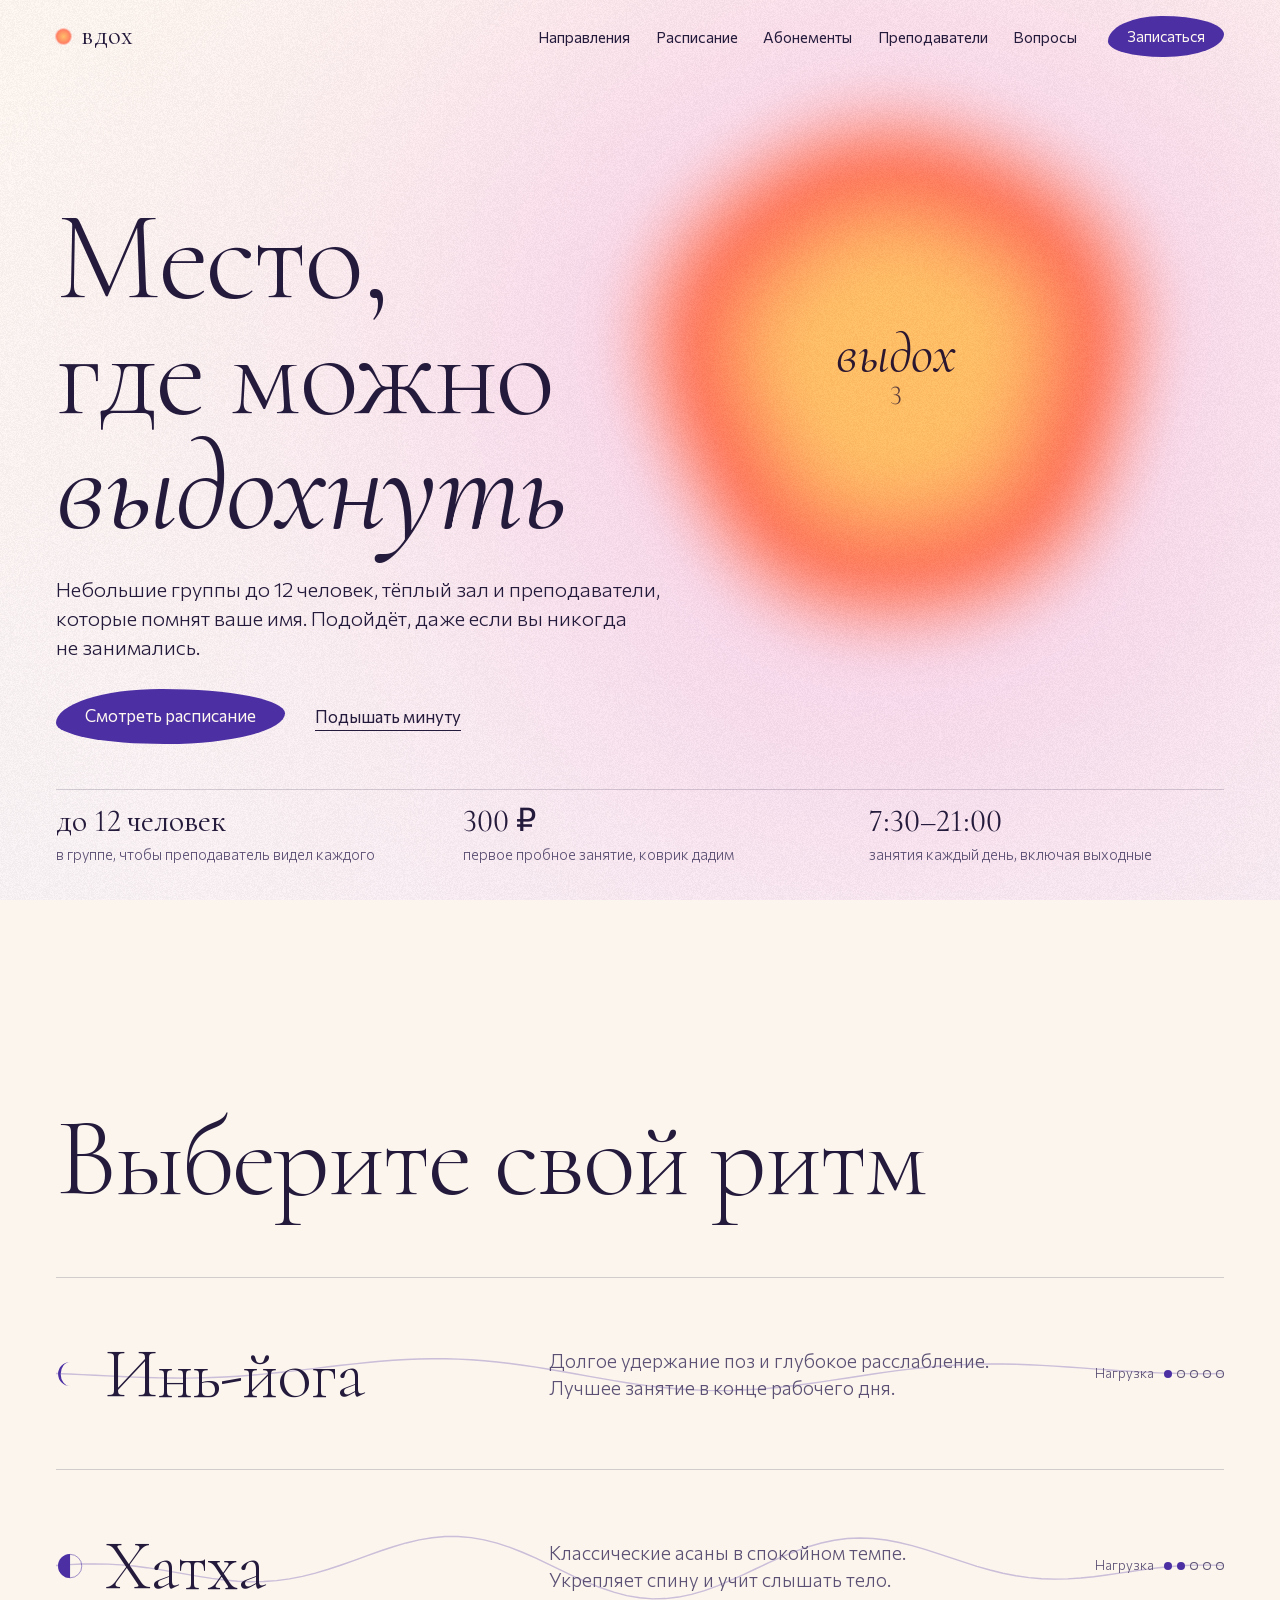
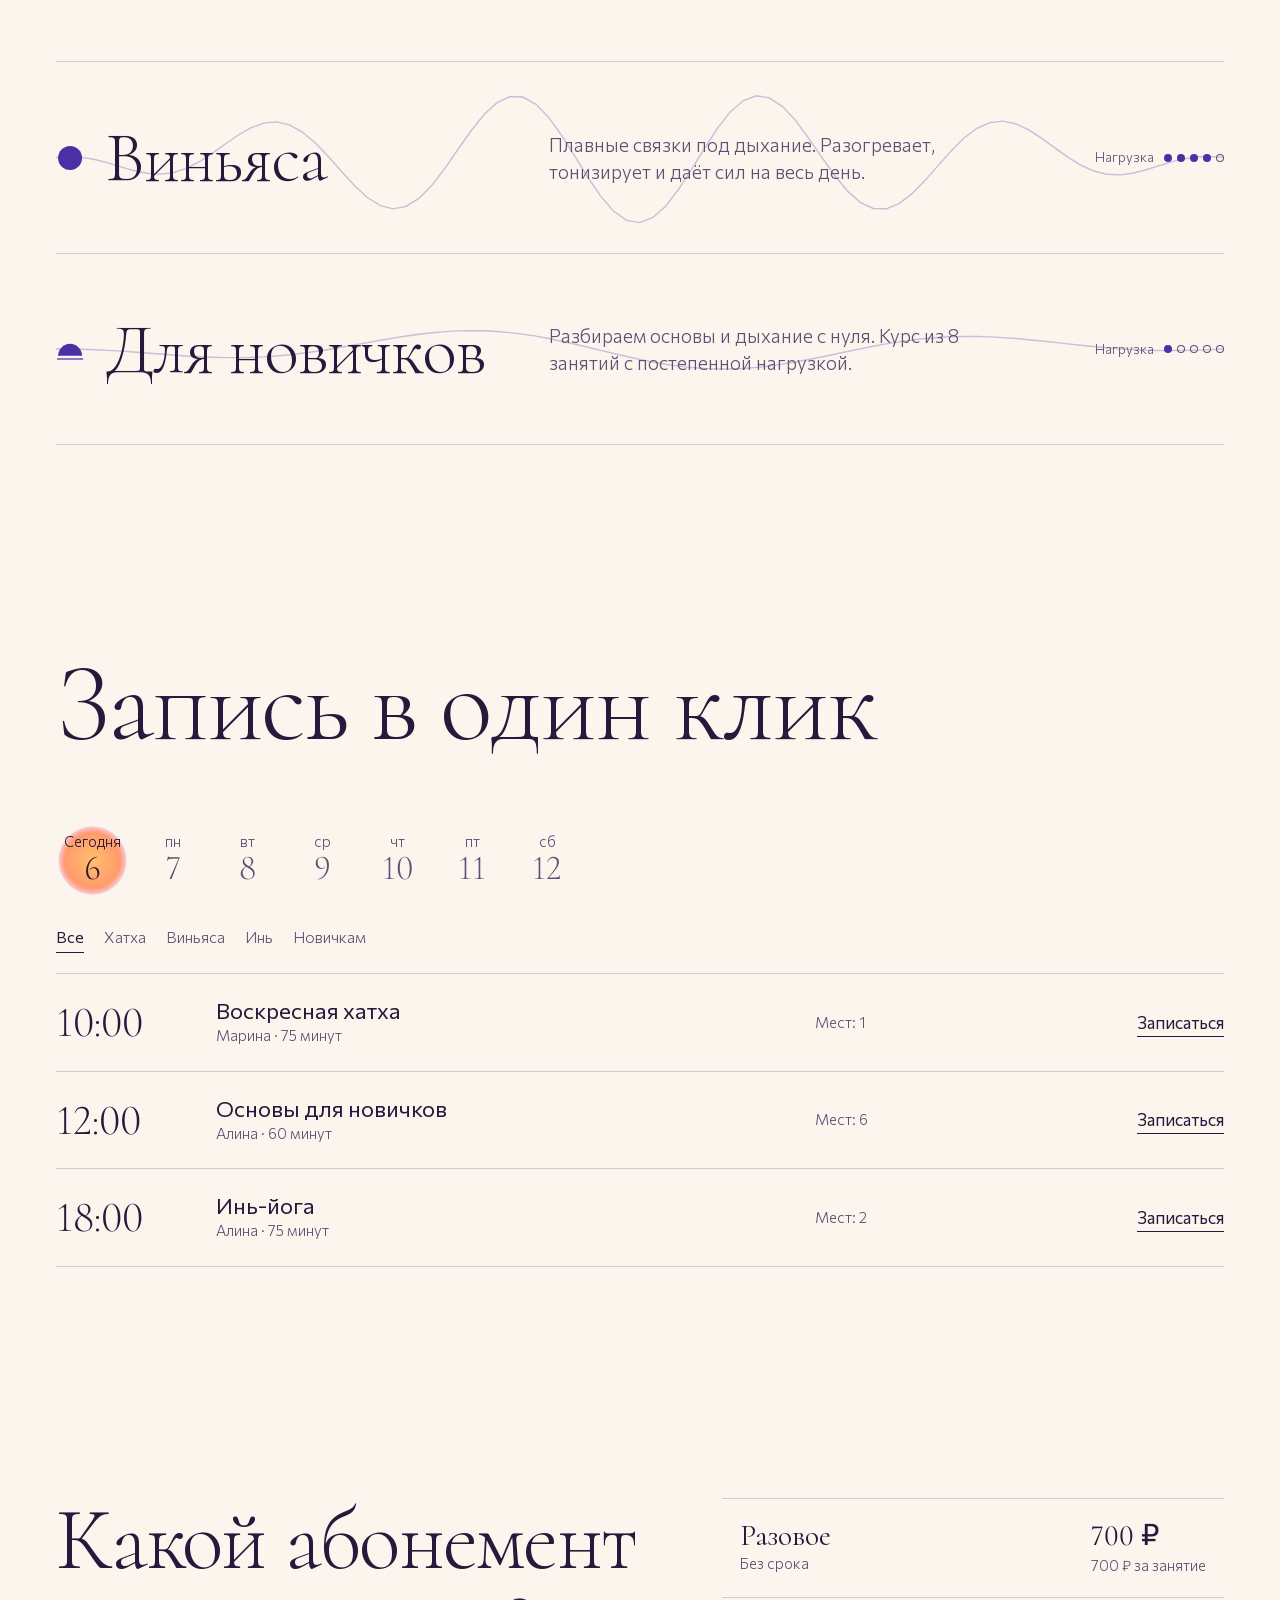
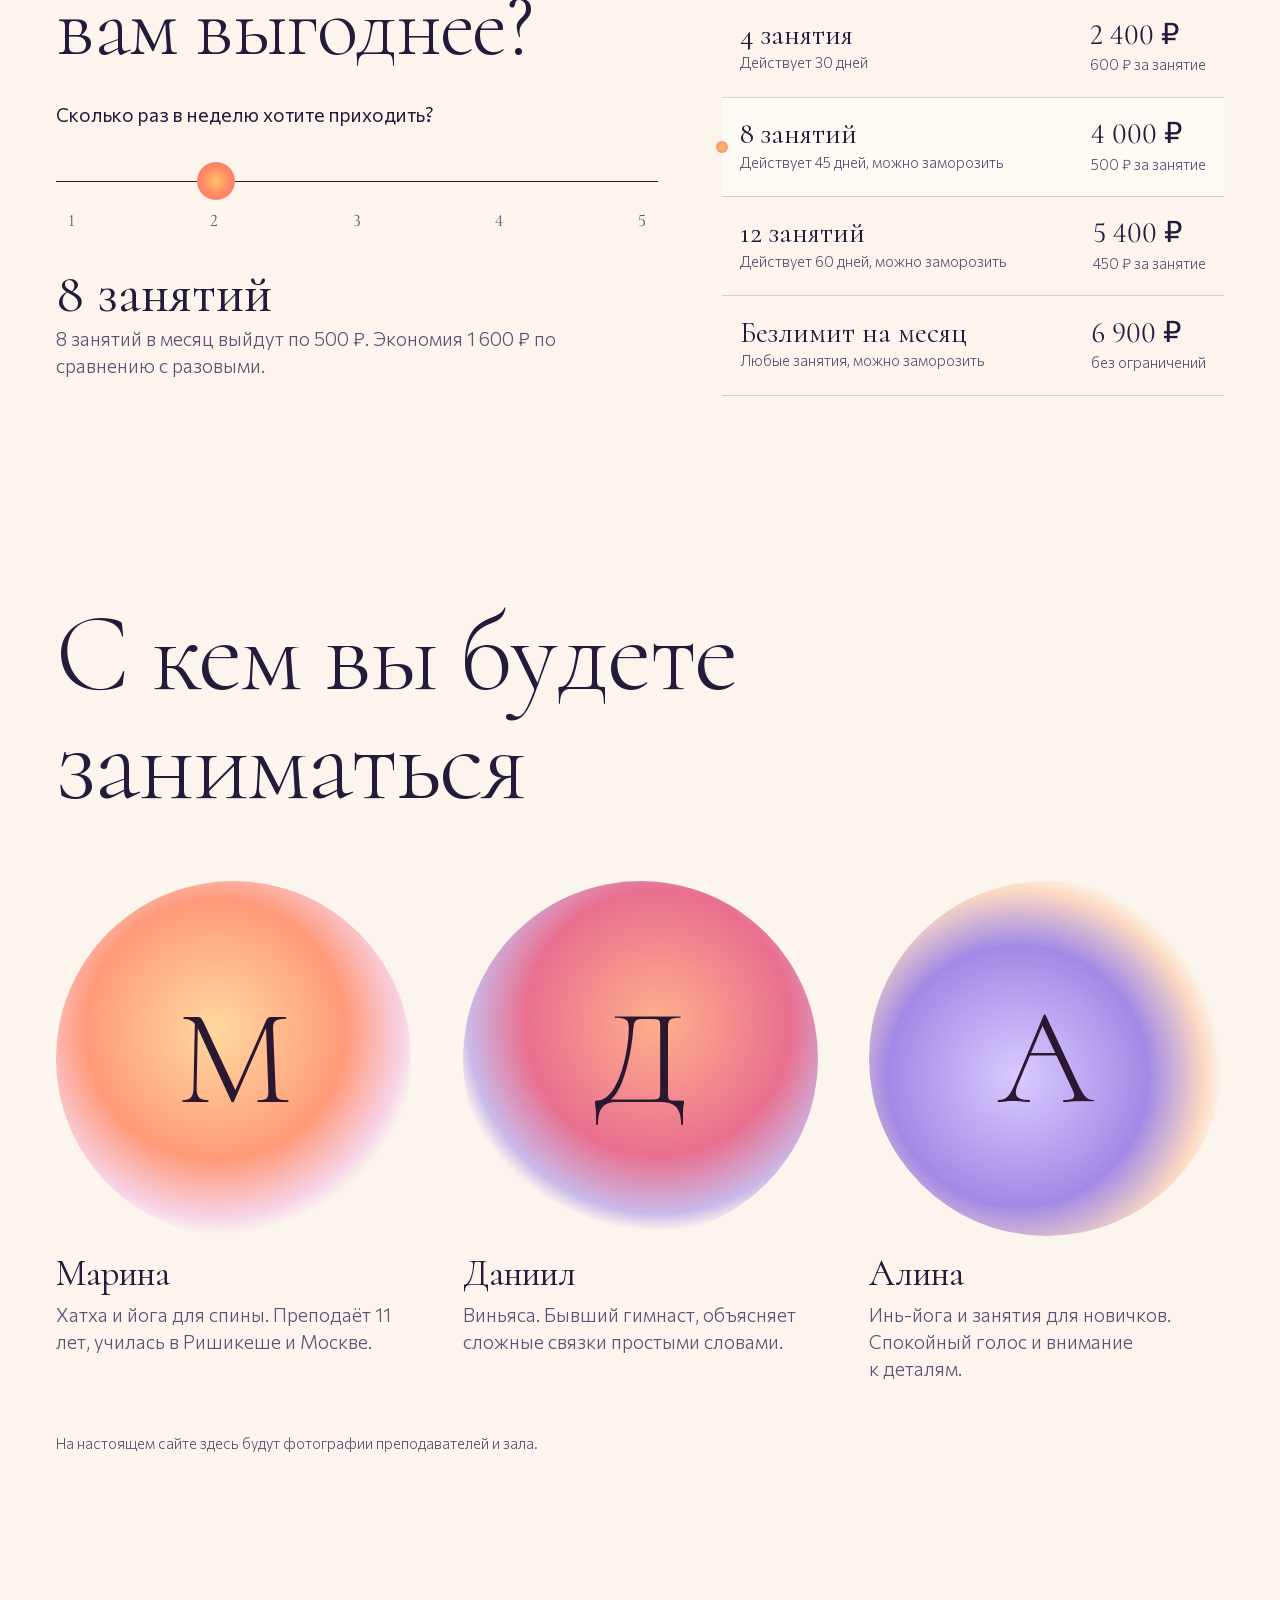
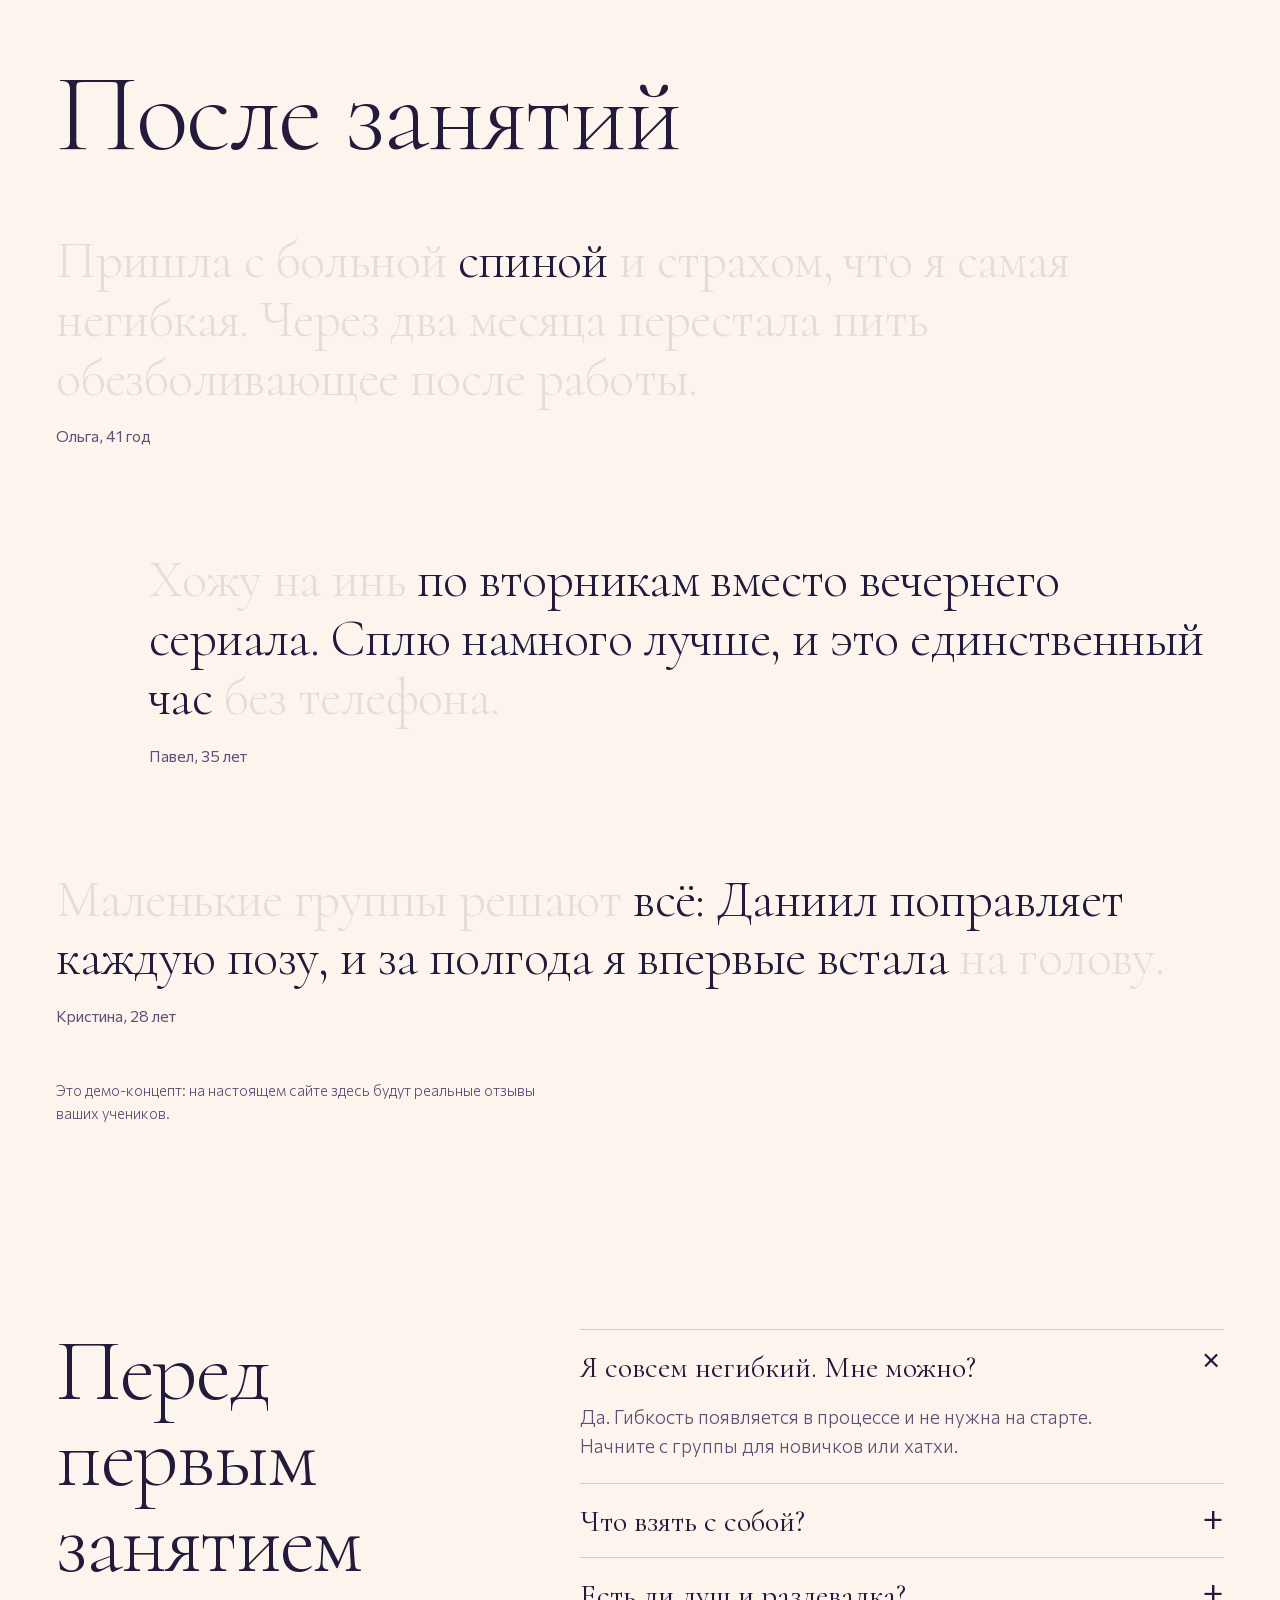
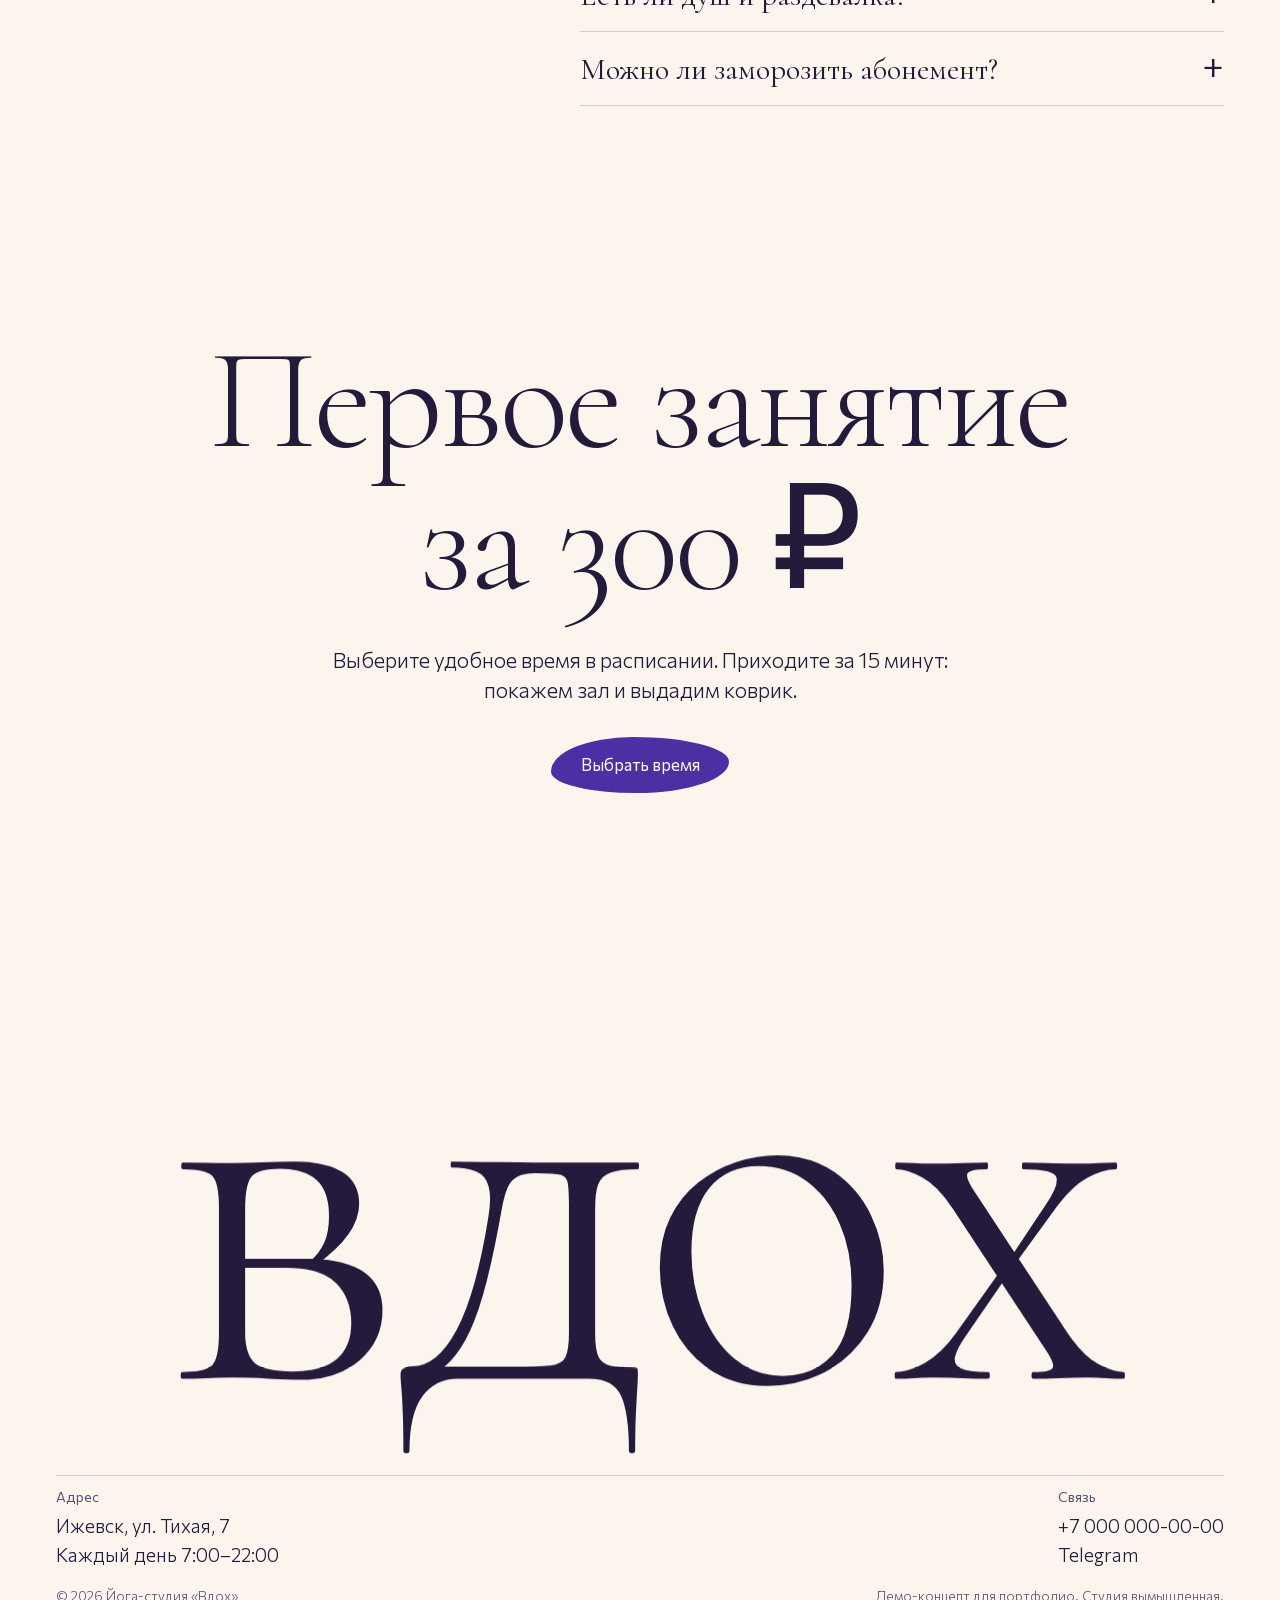
==== commit e6d7866e: "Redesign the site and add an English version Co-Authored-By: Claude Opus 5.5 <noreply@anthropic.com>" ====
--- a/index.html
+++ b/index.html
@@ -4,649 +4,229 @@
 <meta charset="utf-8">
 <meta name="viewport" content="width=device-width, initial-scale=1, viewport-fit=cover">
 <title>Йога-студия «Вдох» в Ижевске</title>
-<meta name="description" content="Йога-студия в Ижевске: хатха, виньяса, инь-йога и группы для начинающих. Расписание онлайн и пробное занятие за 300 ₽.">
-<link rel="preconnect" href="https://fonts.googleapis.com">
-<link rel="preconnect" href="https://fonts.gstatic.com" crossorigin>
-<link rel="stylesheet" href="https://fonts.googleapis.com/css2?family=Commissioner:wght@400;500;600&family=Philosopher:ital,wght@0,400;0,700;1,400&display=swap">
-<style>
-/* Layout: one large circle that breathes. By day it is a saffron sun over a horizon, in dark mode it is the moon. */
-:root {
-  --bg: #f7f4fb;
-  --surface: #ffffff;
-  --ink: #241a3b;
-  --muted: #5f5478;
-  --accent: #4b2fa3;
-  --on-accent: #ffffff;
-  --sun: #f5a524;
-  --sun-glow: rgba(245, 165, 36, .32);
-  --sky: #fde9c8;
-  --line: rgba(36, 26, 59, .14);
-  --stars: 0;
-
-  --display: "Philosopher", Georgia, serif;
-  --body: "Commissioner", "Segoe UI", system-ui, sans-serif;
-
-  --fs-sm: .9375rem;
-  --fs-md: 1.0625rem;
-  --fs-lg: clamp(1.15rem, 1.05rem + .5vw, 1.4rem);
-  --fs-xl: clamp(2rem, 1.4rem + 2.8vw, 3.6rem);
-  --fs-hero: clamp(2.8rem, 1.2rem + 6.2vw, 6.4rem);
-
-  --gutter: clamp(16px, 4vw, 48px);
-  --radius: 26px;
-  --ease: cubic-bezier(.2, .8, .2, 1);
-}
-@media (prefers-color-scheme: dark) {
-  :root {
-    --bg: #120d22; --surface: #1c1533; --ink: #f3edf9; --muted: #b0a5c9; --accent: #c9b6ff; --on-accent: #120d22;
-    --sun: #ece7fb; --sun-glow: rgba(201, 182, 255, .28); --sky: #231a48; --line: rgba(243, 237, 249, .14); --stars: 1;
-    color-scheme: dark;
-  }
-}
-
-*, *::before, *::after { box-sizing: border-box }
-[hidden] { display: none !important }
-body { margin: 0; background: var(--bg); color: var(--ink); font: 400 var(--fs-md)/1.65 var(--body); -webkit-font-smoothing: antialiased; overflow-x: clip }
-h1, h2, h3 { font-family: var(--display); font-weight: 400; line-height: 1.08; margin: 0; text-wrap: balance }
-p { margin: 0; text-wrap: pretty }
-a { color: inherit }
-:focus-visible { outline: 3px solid var(--accent); outline-offset: 3px; border-radius: 8px }
-::selection { background: var(--sun); color: #241a3b }
-
-.wrap {
-  width: 100%; max-width: 1200px; margin-inline: auto;
-  padding-left: max(var(--gutter), env(safe-area-inset-left, 0px));
-  padding-right: max(var(--gutter), env(safe-area-inset-right, 0px));
-}
-section { scroll-margin-top: 80px }
-.section { padding-block: clamp(72px, 10vw, 130px) }
-.eyebrow { font: 500 .8125rem/1.3 var(--body); letter-spacing: .1em; text-transform: uppercase; color: var(--muted) }
-.lead { font-size: var(--fs-lg); line-height: 1.5; color: var(--muted); max-width: 42ch }
-.head { display: grid; gap: 14px; margin-bottom: clamp(32px, 5vw, 56px); max-width: 720px }
-.head h2 { font-size: var(--fs-xl) }
-
-.btn {
-  display: inline-flex; align-items: center; justify-content: center; gap: 10px;
-  padding: 16px 28px; border: 1.5px solid var(--accent); border-radius: 999px; background: var(--accent); color: var(--on-accent);
-  font: 500 var(--fs-sm)/1 var(--body); text-decoration: none; cursor: pointer; transition: transform .3s var(--ease), background-color .3s, color .3s;
-}
-.btn:hover { transform: translateY(-2px) }
-.btn-ghost { background: transparent; color: var(--ink); border-color: var(--line) }
-.btn-ghost:hover { border-color: var(--ink) }
-
-/* Header */
-.site-header { position: sticky; top: 0; z-index: 50; padding-top: env(safe-area-inset-top, 0px); background: color-mix(in srgb, var(--bg) 84%, transparent); backdrop-filter: blur(14px); -webkit-backdrop-filter: blur(14px) }
-.header-in { display: flex; align-items: center; gap: 24px; padding-block: 14px }
-.logo { text-decoration: none; font: 700 1.6rem/1 var(--display); display: flex; align-items: center; gap: 9px }
-.logo i { width: 16px; height: 16px; border-radius: 50%; background: var(--sun) }
-.nav { gap: 26px; margin-left: auto }
-.nav a { text-decoration: none; font-size: var(--fs-sm) }
-.nav a:hover { color: var(--accent) }
-.header-cta { padding: 12px 20px }
-.burger, .nav-close { display: none }
-@media (min-width: 961px) {
-  .nav[popover] { display: flex; position: static; inset: auto; margin: 0 0 0 auto; padding: 0; border: 0; background: none; color: inherit; overflow: visible; width: auto; height: auto }
-}
-@media (max-width: 960px) {
-  .header-cta { display: none }
-  .burger { display: grid; place-items: center; margin-left: auto; width: 46px; height: 46px; border-radius: 50%; border: 1px solid var(--line); background: var(--surface); color: var(--ink); cursor: pointer }
-  .burger svg { width: 20px; height: 20px }
-  .nav[popover] {
-    position: fixed; inset: 0; width: 100%; height: 100%; margin: 0; border: 0;
-    padding: calc(96px + env(safe-area-inset-top, 0px)) max(var(--gutter), env(safe-area-inset-right, 0px)) 40px max(var(--gutter), env(safe-area-inset-left, 0px));
-    background: var(--bg); color: var(--ink); flex-direction: column; gap: 6px;
-  }
-  .nav[popover]:popover-open { display: flex }
-  .nav a { font: 400 clamp(2.2rem, 10vw, 3rem)/1.3 var(--display); width: max-content }
-  .nav-close { display: grid; place-items: center; position: absolute; top: calc(14px + env(safe-area-inset-top, 0px)); right: max(var(--gutter), env(safe-area-inset-right, 0px)); width: 46px; height: 46px; border-radius: 50%; border: 1px solid var(--line); background: var(--surface); color: var(--ink); font-size: 1.5rem; cursor: pointer }
-}
-
-/* Hero */
-.hero { position: relative; overflow: clip; background: linear-gradient(180deg, var(--bg), var(--sky) 72%, var(--sky)); padding-block: clamp(24px, 4vw, 56px) 0 }
-.hero::before {
-  content: ""; position: absolute; inset: 0; opacity: var(--stars); pointer-events: none;
-  background-image: radial-gradient(1.4px 1.4px at 12% 24%, #fff, transparent), radial-gradient(1px 1px at 28% 62%, #fff, transparent), radial-gradient(1.6px 1.6px at 46% 16%, #fff, transparent), radial-gradient(1px 1px at 66% 34%, #fff, transparent), radial-gradient(1.4px 1.4px at 82% 12%, #fff, transparent), radial-gradient(1px 1px at 92% 46%, #fff, transparent), radial-gradient(1px 1px at 8% 48%, #fff, transparent), radial-gradient(1.2px 1.2px at 56% 54%, #fff, transparent);
-}
-.hero-grid { position: relative; display: grid; grid-template-columns: 1fr 1fr; gap: 24px clamp(24px, 4vw, 64px); align-items: center; padding-bottom: clamp(48px, 7vw, 96px) }
-.hero-copy { display: grid; gap: 24px; min-width: 0 }
-.hero h1 { font-size: var(--fs-hero); line-height: .98 }
-.hero h1 em { font-style: italic; color: var(--accent) }
-.hero-actions { display: flex; flex-wrap: wrap; gap: 12px }
-.breath-stage { position: relative; display: grid; place-items: center; aspect-ratio: 1; max-height: 74vh; justify-self: center; width: 100%; max-width: 540px }
-.sun {
-  position: absolute; inset: 8%; border-radius: 50%; background: var(--sun);
-  box-shadow: 0 0 0 clamp(12px, 3vw, 28px) var(--sun-glow), 0 0 0 clamp(26px, 6vw, 58px) color-mix(in srgb, var(--sun-glow) 50%, transparent);
-  transform: scale(.62); transition: transform var(--dur, 4s) cubic-bezier(.45, 0, .55, 1);
-}
-.sun.in { transform: scale(1) }
-.breath-word { position: relative; display: grid; justify-items: center; color: #241a3b; text-align: center }
-.breath-word b { font: 400 clamp(2rem, 1.5rem + 2vw, 3.2rem)/1 var(--display) }
-.breath-word span { font: 500 var(--fs-sm)/1 var(--body); margin-top: 8px; font-variant-numeric: tabular-nums; opacity: .7 }
-.horizon { position: relative; border-top: 1px solid var(--line); background: var(--surface) }
-.horizon ul { display: grid; grid-template-columns: repeat(3, 1fr); gap: 20px; list-style: none; margin: 0; padding: clamp(22px, 3vw, 34px) 0 }
-.horizon b { display: block; font: 400 clamp(1.5rem, 1.2rem + 1vw, 2.1rem)/1.1 var(--display) }
-.horizon span { color: var(--muted); font-size: var(--fs-sm) }
-@media (max-width: 860px) {
-  .hero-grid { grid-template-columns: 1fr }
-  .breath-stage { max-width: 360px; order: -1 }
-  .horizon ul { grid-template-columns: 1fr; gap: 14px }
-}
-
-/* Directions */
-.dirs { display: grid; grid-template-columns: repeat(4, 1fr); gap: 16px; list-style: none; margin: 0; padding: 0 }
-.dir { display: grid; gap: 14px; align-content: start; padding: 28px 24px; background: var(--surface); border-radius: var(--radius); border: 1px solid var(--line) }
-.dir svg { width: 54px; height: 54px; color: var(--sun) }
-.dir h3 { font-size: 1.7rem }
-.dir p { color: var(--muted); font-size: var(--fs-sm) }
-.power { display: flex; align-items: center; gap: 5px; font-size: .8125rem; color: var(--muted) }
-.power i { width: 8px; height: 8px; border-radius: 50%; background: var(--line) }
-.power i.on { background: var(--accent) }
-.power span { margin-right: 4px }
-@media (max-width: 1000px) { .dirs { grid-template-columns: 1fr 1fr } }
-@media (max-width: 560px) { .dirs { grid-template-columns: 1fr } }
-
-/* Schedule */
-.sched { background: var(--surface); border-block: 1px solid var(--line) }
-.sched-bar { display: grid; gap: 14px; margin-bottom: 20px }
-.days { display: grid; grid-template-columns: repeat(7, minmax(76px, 1fr)); gap: 6px; overflow-x: auto; padding-bottom: 4px }
-.day { display: grid; gap: 2px; justify-items: center; padding: 12px 4px; border: 1px solid var(--line); border-radius: 16px; background: transparent; color: var(--ink); font: 500 var(--fs-sm)/1.2 var(--body); cursor: pointer }
-.day small { color: var(--muted); font-size: .75rem; font-weight: 400 }
-.day[aria-selected="true"] { background: var(--ink); color: var(--bg); border-color: var(--ink) }
-.day[aria-selected="true"] small { color: inherit; opacity: .75 }
-.filters { display: flex; flex-wrap: wrap; gap: 6px }
-.filter { padding: 9px 15px; border: 1px solid var(--line); border-radius: 999px; background: transparent; color: var(--muted); font: 500 .875rem/1 var(--body); cursor: pointer }
-.filter[aria-pressed="true"] { background: var(--sun); border-color: var(--sun); color: #241a3b }
-.classes { display: grid; gap: 0; list-style: none; margin: 0; padding: 0; border-top: 1px solid var(--line) }
-.klass { display: grid; grid-template-columns: 96px minmax(0, 1fr) auto auto; gap: 8px 24px; align-items: center; padding: 20px 4px; border-bottom: 1px solid var(--line) }
-.klass time { font: 400 1.7rem/1 var(--display); font-variant-numeric: tabular-nums }
-.klass h3 { font-size: 1.35rem }
-.klass p { color: var(--muted); font-size: .875rem }
-.spots { font-size: .875rem; color: var(--muted); white-space: nowrap }
-.klass .btn { padding: 12px 20px }
-.klass.past { opacity: .45 }
-.no-classes { padding: 28px 4px; color: var(--muted) }
-@media (max-width: 680px) {
-  .klass { grid-template-columns: 74px minmax(0, 1fr) auto; }
-  .klass .spots { grid-column: 2; }
-  .klass .btn { grid-row: 1 / span 2; grid-column: 3; padding: 11px 15px }
-  .klass time { font-size: 1.35rem; grid-row: 1 / span 2 }
-}
-
-/* Passes */
-.pass-grid { display: grid; grid-template-columns: .85fr 1.15fr; gap: clamp(32px, 6vw, 88px); align-items: start }
-.pass-side { display: grid; gap: 20px }
-.pass-side label { font-weight: 500 }
-#visits { width: 100%; accent-color: var(--accent); height: 28px }
-.ticks { display: flex; justify-content: space-between; color: var(--muted); font-size: .8125rem; font-variant-numeric: tabular-nums; padding-inline: 4px }
-.verdict { padding: 24px; border-radius: var(--radius); background: var(--sky); color: var(--ink); display: grid; gap: 6px }
-.verdict b { font: 400 clamp(1.7rem, 1.4rem + 1.2vw, 2.4rem)/1.05 var(--display) }
-.verdict span { color: var(--muted); font-size: var(--fs-sm) }
-.passes { display: grid; gap: 10px; list-style: none; margin: 0; padding: 0 }
-.pass { display: grid; grid-template-columns: minmax(0, 1fr) auto; gap: 2px 20px; padding: 20px 24px; border-radius: 20px; background: var(--surface); border: 1.5px solid var(--line); transition: border-color .3s, transform .3s var(--ease) }
-.pass h3 { font-size: 1.4rem }
-.pass .price { font: 700 1.4rem/1.1 var(--display); font-variant-numeric: tabular-nums; text-align: right }
-.pass p { color: var(--muted); font-size: .875rem }
-.pass .per { text-align: right; font-size: .875rem; color: var(--muted); font-variant-numeric: tabular-nums }
-.pass.best { border-color: var(--accent); transform: translateX(-6px) }
-@media (max-width: 860px) { .pass-grid { grid-template-columns: 1fr } .pass.best { transform: none } }
-
-/* Teachers */
-.teachers { display: grid; grid-template-columns: repeat(3, 1fr); gap: 16px; list-style: none; margin: 0; padding: 0 }
-.teacher { display: grid; gap: 12px; align-content: start }
-.portrait { aspect-ratio: 4 / 4.4; border-radius: 999px 999px var(--radius) var(--radius); display: grid; place-items: center; background: var(--sky); color: var(--ink); font: 400 clamp(3rem, 2rem + 4vw, 5.4rem)/1 var(--display) }
-.teacher h3 { font-size: 1.6rem }
-.teacher p { color: var(--muted); font-size: var(--fs-sm) }
-.note { margin-top: 18px; color: var(--muted); font-size: var(--fs-sm) }
-@media (max-width: 760px) { .teachers { grid-template-columns: 1fr } .portrait { aspect-ratio: 16 / 9; border-radius: var(--radius) } }
-
-/* Reviews, FAQ */
-.reviews { display: grid; grid-template-columns: repeat(3, 1fr); gap: 16px; list-style: none; margin: 0; padding: 0 }
-.review { display: flex; flex-direction: column; gap: 14px; padding: 28px; background: var(--surface); border: 1px solid var(--line); border-radius: var(--radius) }
-.review blockquote { margin: 0; flex: 1; font: italic 400 1.2rem/1.45 var(--display) }
-.review cite { font-style: normal; font-weight: 500; font-size: var(--fs-sm) }
-@media (max-width: 900px) { .reviews { grid-template-columns: 1fr } }
-.faq-grid { display: grid; grid-template-columns: .8fr 1.2fr; gap: clamp(32px, 6vw, 88px); align-items: start }
-.faq details { border-bottom: 1px solid var(--line) }
-.faq summary { list-style: none; cursor: pointer; display: flex; justify-content: space-between; gap: 18px; align-items: center; padding: 20px 0; font: 400 1.35rem/1.25 var(--display) }
-.faq summary::-webkit-details-marker { display: none }
-.faq summary::after { content: "+"; flex: none; width: 32px; height: 32px; border-radius: 50%; display: grid; place-items: center; border: 1px solid var(--line); font-family: var(--body); transition: transform .3s var(--ease) }
-.faq details[open] summary::after { transform: rotate(45deg) }
-.faq p { padding: 0 44px 20px 0; color: var(--muted) }
-@media (max-width: 860px) { .faq-grid { grid-template-columns: 1fr } }
-
-/* First visit band + footer */
-.first { background: var(--accent); color: var(--on-accent); border-radius: calc(var(--radius) + 8px); padding: clamp(32px, 6vw, 72px); display: grid; grid-template-columns: 1.3fr .7fr; gap: 24px; align-items: center; position: relative; overflow: hidden }
-.first::before { content: ""; position: absolute; right: -80px; top: -80px; width: 280px; height: 280px; border-radius: 50%; background: var(--sun); opacity: .9 }
-.first > * { position: relative }
-.first h2 { font-size: var(--fs-xl) }
-.first p { opacity: .85; margin-top: 12px; max-width: 46ch }
-.first .btn { background: var(--on-accent); color: var(--accent); border-color: var(--on-accent); justify-self: start }
-@media (max-width: 760px) { .first { grid-template-columns: 1fr } .first::before { width: 160px; height: 160px; right: -50px; top: -50px } }
-.footer { padding-block: clamp(36px, 5vw, 56px); border-top: 1px solid var(--line) }
-.footer-grid { display: grid; grid-template-columns: 1.2fr 1fr 1fr; gap: 20px 32px; font-size: var(--fs-sm) }
-.footer h3 { font: 500 .8125rem/1 var(--body); letter-spacing: .08em; text-transform: uppercase; color: var(--muted); margin-bottom: 10px }
-.footer-word { font: 700 clamp(2.4rem, 1.8rem + 3vw, 4rem)/1 var(--display) }
-.footer a { display: block; width: max-content; text-decoration: none }
-.footer a:hover { text-decoration: underline }
-.footer-fine { margin-top: 26px; padding-top: 16px; border-top: 1px solid var(--line); display: flex; flex-wrap: wrap; justify-content: space-between; gap: 6px 24px; color: var(--muted); font-size: .8125rem }
-@media (max-width: 760px) { .footer-grid { grid-template-columns: 1fr 1fr } .footer-grid > :first-child { grid-column: 1 / -1 } }
-
-/* Dialogs */
-dialog { border: 0; border-radius: var(--radius); padding: 0; width: min(460px, calc(100vw - 32px)); background: var(--surface); color: var(--ink) }
-dialog::backdrop { background: rgba(18, 13, 34, .6); backdrop-filter: blur(5px) }
-.book-box, .done-box { display: grid; gap: 14px; padding: clamp(22px, 4vw, 34px) }
-.book-box h3, .done-box h3 { font-size: 1.8rem }
-.book-box > p, .done-box p { color: var(--muted); font-size: var(--fs-sm) }
-.field { display: grid; gap: 6px }
-.field label { font-size: .8125rem; font-weight: 500; color: var(--muted) }
-.field input { width: 100%; font: 400 var(--fs-md)/1.3 var(--body); color: var(--ink); background: var(--bg); border: 1px solid var(--line); border-radius: 14px; padding: 13px 15px }
-.field input:focus { outline: none; border-color: var(--accent); box-shadow: 0 0 0 4px color-mix(in srgb, var(--accent) 18%, transparent) }
-.field input:user-invalid { border-color: #d0453a }
-.box-actions { display: flex; flex-wrap: wrap; justify-content: flex-end; gap: 10px; margin-top: 4px }
-/* Fullscreen breathing minute */
-#minute { width: 100vw; height: 100dvh; max-width: none; max-height: none; border-radius: 0; background: var(--bg); overflow: hidden }
-.minute-in { height: 100%; display: grid; place-items: center; grid-template-rows: auto 1fr auto; padding: clamp(20px, 5vw, 40px); padding-bottom: calc(clamp(20px, 5vw, 40px) + env(safe-area-inset-bottom, 0px)); gap: 12px; text-align: center }
-.minute-in p { color: var(--muted) }
-.minute-in .breath-stage { width: min(84vw, 62vh); max-width: none }
-.minute-end h3 { font-size: var(--fs-xl); margin-bottom: 12px }
-
-.actionbar { display: none }
-@media (max-width: 760px) {
-  .actionbar {
-    position: fixed; z-index: 40; left: 0; right: 0; bottom: 0; display: grid; grid-template-columns: 1fr 1.4fr; gap: 8px;
-    padding: 10px max(12px, env(safe-area-inset-right, 0px)) calc(10px + env(safe-area-inset-bottom, 0px)) max(12px, env(safe-area-inset-left, 0px));
-    background: color-mix(in srgb, var(--bg) 90%, transparent); backdrop-filter: blur(12px); -webkit-backdrop-filter: blur(12px); border-top: 1px solid var(--line);
-  }
-  .actionbar .btn { padding: 15px 8px }
-  .footer { padding-bottom: calc(84px + env(safe-area-inset-bottom, 0px)) }
-}
-
-/* Motion */
-@media (prefers-reduced-motion: no-preference) {
-  html { scroll-behavior: smooth }
-  .hero-copy > * { animation: rise-in 1s var(--ease) both; animation-delay: calc(.1s * var(--i, 0)) }
-  .breath-stage { animation: dawn 1.6s var(--ease) both }
-  @supports (animation-timeline: view()) {
-    .reveal { animation: rise linear both; animation-timeline: view(); animation-range: entry 0% entry 75% }
-  }
-}
-@media (prefers-reduced-motion: reduce) { .sun { transition: none; transform: scale(.85) } }
-@keyframes rise-in { from { opacity: 0; transform: translateY(18px) } }
-@keyframes dawn { from { opacity: 0; transform: translateY(60px) } }
-@keyframes rise { from { opacity: 0; transform: translateY(40px) } }
-</style>
+<meta name="description" content="Йога в Ижевске: небольшие группы до 12 человек, тёплый зал и пробное занятие за 300 ₽. Расписание с записью в один клик. Подойдёт, даже если вы никогда не занимались.">
+<link rel="canonical" href="https://moonbern777.github.io/vdoh-yoga/">
+<meta name="theme-color" content="#fbf5ee">
+<link rel="icon" href="favicon.svg" type="image/svg+xml">
+<meta property="og:type" content="website">
+<meta property="og:locale" content="ru_RU">
+<meta property="og:site_name" content="Йога-студия «Вдох»">
+<meta property="og:url" content="https://moonbern777.github.io/vdoh-yoga/">
+<meta property="og:title" content="Место, где можно выдохнуть">
+<meta property="og:description" content="Небольшие группы до 12 человек, тёплый зал и пробное занятие за 300 ₽.">
+<link rel="preload" href="fonts/cormorant-cyrillic.woff2" as="font" type="font/woff2" crossorigin>
+<link rel="preload" href="fonts/commissioner-cyrillic.woff2" as="font" type="font/woff2" crossorigin>
+<link rel="stylesheet" href="css/fonts.css">
+<link rel="stylesheet" href="css/style.css">
+<script>
+  // Decide day or night before the first paint, so the page never flashes the wrong sky.
+  (function () {
+    var h = new Date().getHours();
+    var dark = window.matchMedia && matchMedia('(prefers-color-scheme: dark)').matches;
+    var root = document.documentElement;
+    root.dataset.sky = dark || h >= 21 || h < 6 ? 'night' : 'day';
+    root.classList.add('js');
+    setTimeout(function () {
+      if (!window.vdohReady) root.classList.remove('js');
+    }, 4000);
+  })();
+</script>
 </head>
 <body>
 
-<header class="site-header">
-  <div class="wrap header-in">
-    <a class="logo" href="#top"><i></i>вдох</a>
-    <button class="burger" popovertarget="nav" aria-label="Открыть меню">
-      <svg viewBox="0 0 24 24" fill="none" stroke="currentColor" stroke-width="2" stroke-linecap="round"><path d="M4 8h16M4 16h16"/></svg>
-    </button>
-    <nav class="nav" id="nav" popover aria-label="Разделы сайта">
-      <button class="nav-close" popovertarget="nav" popovertargetaction="hide" aria-label="Закрыть меню">×</button>
-      <a href="#dirs">Направления</a>
-      <a href="#schedule">Расписание</a>
-      <a href="#passes">Абонементы</a>
-      <a href="#teachers">Преподаватели</a>
-      <a href="#faq">Вопросы</a>
-    </nav>
-    <a class="btn header-cta" href="#schedule">Записаться</a>
+<a class="skip" href="#main">К содержанию</a>
+
+<canvas class="sky" id="sky" aria-hidden="true"></canvas>
+
+<header class="site-header" id="header">
+  <a class="logo" href="#top" aria-label="Вдох, на главную"><i id="logo-dot"></i>вдох</a>
+  <nav class="nav" id="nav" aria-label="Разделы сайта">
+    <a href="#dirs">Направления</a>
+    <a href="#schedule">Расписание</a>
+    <a href="#passes">Абонементы</a>
+    <a href="#teachers">Преподаватели</a>
+    <a href="#faq">Вопросы</a>
+  </nav>
+  <a class="btn btn-small header-cta" href="#schedule"><span>Записаться</span></a>
+  <button class="burger" type="button" aria-expanded="false" aria-controls="nav" aria-label="Открыть меню"><i></i><i></i></button>
+</header>
+
+<main id="main">
+
+  <section class="hero" id="top">
+    <div class="breath-word" aria-hidden="true"><b id="word">вдох</b><span id="count">4</span></div>
+
+    <div class="hero-copy">
+      <h1 class="hero-title" data-hero-title>Место, где можно <em>выдохнуть</em></h1>
+      <p class="hero-lead">Небольшие группы до 12 человек, тёплый зал и преподаватели, которые помнят ваше имя. Подойдёт, даже если вы никогда не занимались.</p>
+      <div class="hero-actions">
+        <a class="btn" href="#schedule"><span>Смотреть расписание</span></a>
+        <button class="link" type="button" id="start-minute">Подышать минуту</button>
+      </div>
+    </div>
+
+    <ul class="horizon">
+      <li><b>до 12 человек</b><span>в группе, чтобы преподаватель видел каждого</span></li>
+      <li><b>300 ₽</b><span>первое пробное занятие, коврик дадим</span></li>
+      <li><b>7:30–21:00</b><span>занятия каждый день, включая выходные</span></li>
+    </ul>
+  </section>
+
+  <section class="dirs-sec" id="dirs" aria-labelledby="dirs-title">
+    <h2 id="dirs-title" data-mist>Выберите свой ритм</h2>
+    <ul class="dirs" id="dir-list">
+      <li class="dir" data-rate=".42" data-height=".22">
+        <svg class="wave" preserveAspectRatio="none" viewBox="0 0 1000 120" aria-hidden="true"><path/></svg>
+        <div class="dir-name">
+          <svg class="phase" viewBox="0 0 54 54" aria-hidden="true"><path fill="currentColor" d="M27 4a23 23 0 1 0 0 46 18 23 0 0 1 0-46z"/></svg>
+          <h3>Инь-йога</h3>
+        </div>
+        <p>Долгое удержание поз и глубокое расслабление. Лучшее занятие в конце рабочего дня.</p>
+        <div class="power" aria-label="Интенсивность 1 из 5"><span>Нагрузка</span><i class="on"></i><i></i><i></i><i></i><i></i></div>
+      </li>
+      <li class="dir" data-rate=".8" data-height=".42">
+        <svg class="wave" preserveAspectRatio="none" viewBox="0 0 1000 120" aria-hidden="true"><path/></svg>
+        <div class="dir-name">
+          <svg class="phase" viewBox="0 0 54 54" aria-hidden="true"><path fill="currentColor" d="M27 4a23 23 0 0 0 0 46z"/><circle cx="27" cy="27" r="22.500" fill="none" stroke="currentColor"/></svg>
+          <h3>Хатха</h3>
+        </div>
+        <p>Классические асаны в спокойном темпе. Укрепляет спину и учит слышать тело.</p>
+        <div class="power" aria-label="Интенсивность 2 из 5"><span>Нагрузка</span><i class="on"></i><i class="on"></i><i></i><i></i><i></i></div>
+      </li>
+      <li class="dir" data-rate="1.7" data-height=".82">
+        <svg class="wave" preserveAspectRatio="none" viewBox="0 0 1000 120" aria-hidden="true"><path/></svg>
+        <div class="dir-name">
+          <svg class="phase" viewBox="0 0 54 54" aria-hidden="true"><circle cx="27" cy="27" r="23" fill="currentColor"/></svg>
+          <h3>Виньяса</h3>
+        </div>
+        <p>Плавные связки под дыхание. Разогревает, тонизирует и даёт сил на весь день.</p>
+        <div class="power" aria-label="Интенсивность 4 из 5"><span>Нагрузка</span><i class="on"></i><i class="on"></i><i class="on"></i><i class="on"></i><i></i></div>
+      </li>
+      <li class="dir" data-rate=".55" data-height=".26">
+        <svg class="wave" preserveAspectRatio="none" viewBox="0 0 1000 120" aria-hidden="true"><path/></svg>
+        <div class="dir-name">
+          <svg class="phase" viewBox="0 0 54 54" aria-hidden="true"><path fill="currentColor" d="M4 40a23 23 0 0 1 46 0z"/><path stroke="currentColor" stroke-width="2.400" d="M2 46h50"/></svg>
+          <h3>Для новичков</h3>
+        </div>
+        <p>Разбираем основы и дыхание с нуля. Курс из 8 занятий с постепенной нагрузкой.</p>
+        <div class="power" aria-label="Интенсивность 1 из 5"><span>Нагрузка</span><i class="on"></i><i></i><i></i><i></i><i></i></div>
+      </li>
+    </ul>
+  </section>
+
+  <section class="sched" id="schedule" aria-labelledby="schedule-title">
+    <h2 id="schedule-title" data-mist>Запись в один клик</h2>
+    <div class="sched-bar">
+      <div class="days" id="days" role="tablist" aria-label="День недели"><i class="day-sun" id="day-sun" aria-hidden="true"></i></div>
+      <div class="filters" id="filters" role="group" aria-label="Направление">
+        <button class="filter" type="button" data-dir="all" aria-pressed="true">Все</button>
+        <button class="filter" type="button" data-dir="hatha" aria-pressed="false">Хатха</button>
+        <button class="filter" type="button" data-dir="vinyasa" aria-pressed="false">Виньяса</button>
+        <button class="filter" type="button" data-dir="yin" aria-pressed="false">Инь</button>
+        <button class="filter" type="button" data-dir="new" aria-pressed="false">Новичкам</button>
+      </div>
+    </div>
+    <ul class="classes" id="classes" aria-live="polite"></ul>
+  </section>
+
+  <section class="passes-sec" id="passes" aria-labelledby="passes-title">
+    <div class="pass-side">
+      <h2 id="passes-title" data-mist>Какой абонемент вам выгоднее?</h2>
+      <label for="visits">Сколько раз в неделю хотите приходить?</label>
+      <div class="visits-wrap">
+        <input id="visits" type="range" min="1" max="5" step="1" value="2">
+        <div class="ticks" aria-hidden="true"><span>1</span><span>2</span><span>3</span><span>4</span><span>5</span></div>
+      </div>
+      <output class="verdict" for="visits"><b id="verdict-name"></b><span id="verdict-note"></span></output>
+    </div>
+    <ul class="pass-list" id="pass-list"></ul>
+  </section>
+
+  <section class="teachers-sec" id="teachers" aria-labelledby="teachers-title">
+    <h2 id="teachers-title" data-mist>С кем вы будете заниматься</h2>
+    <ul class="teachers">
+      <li class="teacher"><div class="aura aura-1" aria-hidden="true"><span>М</span></div><h3>Марина</h3><p>Хатха и йога для спины. Преподаёт 11 лет, училась в Ришикеше и Москве.</p></li>
+      <li class="teacher"><div class="aura aura-2" aria-hidden="true"><span>Д</span></div><h3>Даниил</h3><p>Виньяса. Бывший гимнаст, объясняет сложные связки простыми словами.</p></li>
+      <li class="teacher"><div class="aura aura-3" aria-hidden="true"><span>А</span></div><h3>Алина</h3><p>Инь-йога и занятия для новичков. Спокойный голос и внимание к деталям.</p></li>
+    </ul>
+    <p class="note">На настоящем сайте здесь будут фотографии преподавателей и зала.</p>
+  </section>
+
+  <section class="reviews" id="reviews" aria-labelledby="reviews-title">
+    <h2 id="reviews-title" data-mist>После занятий</h2>
+    <ul class="quotes">
+      <li class="quote"><blockquote data-words>Пришла с больной спиной и страхом, что я самая негибкая. Через два месяца перестала пить обезболивающее после работы.</blockquote><cite>Ольга, 41 год</cite></li>
+      <li class="quote"><blockquote data-words>Хожу на инь по вторникам вместо вечернего сериала. Сплю намного лучше, и это единственный час без телефона.</blockquote><cite>Павел, 35 лет</cite></li>
+      <li class="quote"><blockquote data-words>Маленькие группы решают всё: Даниил поправляет каждую позу, и за полгода я впервые встала на голову.</blockquote><cite>Кристина, 28 лет</cite></li>
+    </ul>
+    <p class="note">Это демо-концепт: на настоящем сайте здесь будут реальные отзывы ваших учеников.</p>
+  </section>
+
+  <section class="faq" id="faq" aria-labelledby="faq-title">
+    <h2 id="faq-title" data-mist>Перед первым занятием</h2>
+    <div class="faq-list">
+      <details open><summary>Я совсем негибкий. Мне можно?</summary><p>Да. Гибкость появляется в процессе и не нужна на старте. Начните с группы для новичков или хатхи.</p></details>
+      <details><summary>Что взять с собой?</summary><p>Удобную одежду и бутылку воды. Коврики, блоки и пледы есть в студии. Занимаемся босиком.</p></details>
+      <details><summary>Есть ли душ и раздевалка?</summary><p>Да, две раздевалки и душ. Полотенце можно взять с собой или попросить у администратора.</p></details>
+      <details><summary>Можно ли заморозить абонемент?</summary><p>Да, абонементы от 8 занятий можно заморозить один раз на срок до 14 дней.</p></details>
+    </div>
+  </section>
+
+  <section class="first" id="first" aria-labelledby="first-title">
+    <h2 id="first-title" data-mist>Первое занятие за&nbsp;300&nbsp;₽</h2>
+    <p>Выберите удобное время в расписании. Приходите за 15 минут: покажем зал и выдадим коврик.</p>
+    <a class="btn" href="#schedule"><span>Выбрать время</span></a>
+  </section>
+</main>
+
+<footer class="footer">
+  <p class="footer-word" aria-hidden="true">вдох</p>
+  <div class="footer-grid">
+    <div><h3>Адрес</h3><p>Ижевск, ул. Тихая, 7<br>Каждый день 7:00–22:00</p></div>
+    <div><h3>Связь</h3><p>+7 000 000-00-00</p><a href="https://t.me/" target="_blank" rel="noopener">Telegram</a></div>
   </div>
-</header>
-
-<main id="top">
-  <section class="hero">
-    <div class="wrap hero-grid">
-      <div class="hero-copy">
-        <p class="eyebrow" style="--i:0">Йога-студия в Ижевске</p>
-        <h1 style="--i:1">Место, где можно <em>выдохнуть</em></h1>
-        <p class="lead" style="--i:2">Небольшие группы до 12 человек, тёплый зал и преподаватели, которые помнят ваше имя. Подойдёт, даже если вы никогда не занимались.</p>
-        <div class="hero-actions" style="--i:3">
-          <a class="btn" href="#schedule">Смотреть расписание</a>
-          <button class="btn btn-ghost" type="button" id="start-minute">Подышать минуту</button>
-        </div>
-      </div>
-      <div class="breath-stage" aria-hidden="true">
-        <div class="sun" id="sun"></div>
-        <div class="breath-word"><b id="word">вдох</b><span id="count">4</span></div>
-      </div>
-    </div>
-    <div class="horizon">
-      <div class="wrap">
-        <ul>
-          <li><b>до 12 человек</b><span>в группе, чтобы преподаватель видел каждого</span></li>
-          <li><b>300 ₽</b><span>первое пробное занятие, коврик дадим</span></li>
-          <li><b>7:30–21:00</b><span>занятия каждый день, включая выходные</span></li>
-        </ul>
-      </div>
-    </div>
-  </section>
-
-  <section class="section" id="dirs">
-    <div class="wrap">
-      <div class="head">
-        <p class="eyebrow">Направления</p>
-        <h2>Выберите свой ритм</h2>
-      </div>
-      <ul class="dirs">
-        <li class="dir reveal"><svg viewBox="0 0 54 54" aria-hidden="true"><path fill="currentColor" d="M27 4a23 23 0 1 0 0 46 18 23 0 0 1 0-46z"/></svg><h3>Инь-йога</h3><p>Долгое удержание поз и глубокое расслабление. Лучшее занятие в конце рабочего дня.</p><div class="power" aria-label="Интенсивность 1 из 5"><span>Нагрузка</span><i class="on"></i><i></i><i></i><i></i><i></i></div></li>
-        <li class="dir reveal"><svg viewBox="0 0 54 54" aria-hidden="true"><path fill="currentColor" d="M27 4a23 23 0 0 0 0 46z"/><circle cx="27" cy="27" r="22.5" fill="none" stroke="currentColor"/></svg><h3>Хатха</h3><p>Классические асаны в спокойном темпе. Укрепляет спину и учит слышать тело.</p><div class="power" aria-label="Интенсивность 2 из 5"><span>Нагрузка</span><i class="on"></i><i class="on"></i><i></i><i></i><i></i></div></li>
-        <li class="dir reveal"><svg viewBox="0 0 54 54" aria-hidden="true"><circle cx="27" cy="27" r="23" fill="currentColor"/></svg><h3>Виньяса</h3><p>Плавные связки под дыхание. Разогревает, тонизирует и даёт сил на весь день.</p><div class="power" aria-label="Интенсивность 4 из 5"><span>Нагрузка</span><i class="on"></i><i class="on"></i><i class="on"></i><i class="on"></i><i></i></div></li>
-        <li class="dir reveal"><svg viewBox="0 0 54 54" aria-hidden="true"><path fill="currentColor" d="M4 40a23 23 0 0 1 46 0z"/><path stroke="currentColor" stroke-width="2.4" d="M2 46h50"/></svg><h3>Для новичков</h3><p>Разбираем основы и дыхание с нуля. Курс из 8 занятий с постепенной нагрузкой.</p><div class="power" aria-label="Интенсивность 1 из 5"><span>Нагрузка</span><i class="on"></i><i></i><i></i><i></i><i></i></div></li>
-      </ul>
-    </div>
-  </section>
-
-  <section class="section sched" id="schedule">
-    <div class="wrap">
-      <div class="head">
-        <p class="eyebrow">Расписание</p>
-        <h2>Запись в один клик</h2>
-      </div>
-      <div class="sched-bar">
-        <div class="days" id="days" role="tablist" aria-label="День недели"></div>
-        <div class="filters" id="filters" role="group" aria-label="Направление">
-          <button class="filter" type="button" data-dir="all" aria-pressed="true">Все</button>
-          <button class="filter" type="button" data-dir="hatha" aria-pressed="false">Хатха</button>
-          <button class="filter" type="button" data-dir="vinyasa" aria-pressed="false">Виньяса</button>
-          <button class="filter" type="button" data-dir="yin" aria-pressed="false">Инь</button>
-          <button class="filter" type="button" data-dir="new" aria-pressed="false">Новичкам</button>
-        </div>
-      </div>
-      <ul class="classes" id="classes" aria-live="polite"></ul>
-    </div>
-  </section>
-
-  <section class="section" id="passes">
-    <div class="wrap pass-grid">
-      <div class="pass-side">
-        <div class="head" style="margin:0">
-          <p class="eyebrow">Абонементы</p>
-          <h2>Какой абонемент вам выгоднее?</h2>
-        </div>
-        <label for="visits">Сколько раз в неделю хотите приходить?</label>
-        <div>
-          <input id="visits" type="range" min="1" max="5" step="1" value="2">
-          <div class="ticks" aria-hidden="true"><span>1</span><span>2</span><span>3</span><span>4</span><span>5</span></div>
-        </div>
-        <output class="verdict" for="visits"><b id="verdict-name"></b><span id="verdict-note"></span></output>
-      </div>
-      <ul class="passes" id="pass-list"></ul>
-    </div>
-  </section>
-
-  <section class="section" id="teachers" style="padding-top:0">
-    <div class="wrap">
-      <div class="head">
-        <p class="eyebrow">Преподаватели</p>
-        <h2>С кем вы будете заниматься</h2>
-      </div>
-      <ul class="teachers">
-        <li class="teacher reveal"><div class="portrait" aria-hidden="true">М</div><h3>Марина</h3><p>Хатха и йога для спины. Преподаёт 11 лет, училась в Ришикеше и Москве.</p></li>
-        <li class="teacher reveal"><div class="portrait" aria-hidden="true">Д</div><h3>Даниил</h3><p>Виньяса. Бывший гимнаст, объясняет сложные связки простыми словами.</p></li>
-        <li class="teacher reveal"><div class="portrait" aria-hidden="true">А</div><h3>Алина</h3><p>Инь-йога и занятия для новичков. Спокойный голос и внимание к деталям.</p></li>
-      </ul>
-      <p class="note">На настоящем сайте здесь будут фотографии преподавателей и зала.</p>
-    </div>
-  </section>
-
-  <section class="section" id="reviews" style="padding-top:0">
-    <div class="wrap">
-      <div class="head">
-        <p class="eyebrow">Отзывы</p>
-        <h2>После занятий</h2>
-      </div>
-      <ul class="reviews">
-        <li class="review reveal"><blockquote>Пришла с больной спиной и страхом, что я самая негибкая. Через два месяца перестала пить обезболивающее после работы.</blockquote><cite>Ольга, 41 год</cite></li>
-        <li class="review reveal"><blockquote>Хожу на инь по вторникам вместо вечернего сериала. Сплю намного лучше, и это единственный час без телефона.</blockquote><cite>Павел, 35 лет</cite></li>
-        <li class="review reveal"><blockquote>Маленькие группы решают всё: Даниил поправляет каждую позу, и за полгода я впервые встала на голову.</blockquote><cite>Кристина, 28 лет</cite></li>
-      </ul>
-      <p class="note">Это демо-концепт: на настоящем сайте здесь будут реальные отзывы ваших учеников.</p>
-    </div>
-  </section>
-
-  <section class="section" id="faq" style="padding-top:0">
-    <div class="wrap faq-grid">
-      <div class="head">
-        <p class="eyebrow">Вопросы</p>
-        <h2>Перед первым занятием</h2>
-      </div>
-      <div class="faq">
-        <details open><summary>Я совсем негибкий. Мне можно?</summary><p>Да. Гибкость появляется в процессе и не нужна на старте. Начните с группы для новичков или хатхи.</p></details>
-        <details><summary>Что взять с собой?</summary><p>Удобную одежду и бутылку воды. Коврики, блоки и пледы есть в студии. Занимаемся босиком.</p></details>
-        <details><summary>Есть ли душ и раздевалка?</summary><p>Да, две раздевалки и душ. Полотенце можно взять с собой или попросить у администратора.</p></details>
-        <details><summary>Можно ли заморозить абонемент?</summary><p>Да, абонементы от 8 занятий можно заморозить один раз на срок до 14 дней.</p></details>
-      </div>
-    </div>
-  </section>
-
-  <section style="padding-bottom:clamp(56px,8vw,96px)">
-    <div class="wrap">
-      <div class="first">
-        <div>
-          <h2>Первое занятие за 300 ₽</h2>
-          <p>Выберите удобное время в расписании. Приходите за 15 минут: покажем зал и выдадим коврик.</p>
-        </div>
-        <a class="btn" href="#schedule">Выбрать время</a>
-      </div>
-    </div>
-  </section>
-</main>
-
-<footer class="footer">
-  <div class="wrap">
-    <div class="footer-grid">
-      <p class="footer-word">вдох</p>
-      <div><h3>Адрес</h3><p>Ижевск, ул. Тихая, 7<br>Каждый день 7:00–22:00</p></div>
-      <div><h3>Связь</h3><p>+7 000 000-00-00</p><a href="https://t.me/" target="_blank" rel="noopener">Telegram</a></div>
-    </div>
-    <div class="footer-fine"><span>© 2026 Йога-студия «Вдох»</span><span>Демо-концепт для портфолио. Студия вымышленная.</span></div>
-  </div>
+  <div class="footer-fine"><span>© 2026 Йога-студия «Вдох»</span><span>Демо-концепт для портфолио. Студия вымышленная.</span></div>
 </footer>
 
 <nav class="actionbar" aria-label="Быстрые действия">
-  <a class="btn btn-ghost" href="tel:+70000000000">Позвонить</a>
-  <a class="btn" href="#schedule">Записаться</a>
+  <a href="tel:+70000000000">Позвонить</a>
+  <a href="#schedule">Записаться</a>
 </nav>
 
-<dialog id="book-dialog" aria-labelledby="book-title">
+<dialog class="book-dialog" id="book-dialog" aria-labelledby="book-title">
   <form class="book-box" id="book-form">
     <h3 id="book-title">Запись на занятие</h3>
     <p id="book-info"></p>
     <div class="field"><label for="b-name">Имя</label><input id="b-name" name="name" autocomplete="name" required></div>
     <div class="field"><label for="b-phone">Телефон</label><input id="b-phone" name="phone" type="tel" inputmode="tel" autocomplete="tel" required minlength="10" placeholder="+7 000 000-00-00"></div>
-    <div class="box-actions"><button class="btn btn-ghost" type="button" data-close>Отмена</button><button class="btn" type="submit">Записаться</button></div>
+    <div class="box-actions"><button class="link" type="button" data-close>Отмена</button><button class="btn" type="submit"><span>Записаться</span></button></div>
   </form>
   <div class="done-box" id="book-done" hidden>
     <h3>Коврик ждёт вас</h3>
     <p id="book-done-text"></p>
-    <p><small>Это демо: на настоящем сайте запись сразу попадает в расписание студии.</small></p>
-    <div class="box-actions"><button class="btn" type="button" data-close>Готово</button></div>
+    <p class="done-demo">Это демо: на настоящем сайте запись сразу попадает в расписание студии.</p>
+    <div class="box-actions"><button class="btn" type="button" data-close><span>Готово</span></button></div>
   </div>
 </dialog>
 
-<dialog id="minute" aria-label="Минута дыхания">
+<dialog class="minute" id="minute" aria-label="Минута дыхания">
   <div class="minute-in">
-    <p id="minute-progress">Цикл 1 из 5</p>
-    <div class="breath-stage" id="minute-stage" aria-live="polite">
-      <div class="sun" id="m-sun"></div>
-      <div class="breath-word"><b id="m-word">вдох</b><span id="m-count">4</span></div>
+    <p class="minute-progress" id="minute-progress">Цикл 1 из 5</p>
+    <div class="minute-stage" id="minute-stage" aria-live="polite">
+      <b id="m-word">вдох</b><span id="m-count">4</span>
     </div>
     <div class="minute-end" id="minute-end" hidden>
       <h3>Вот так ощущается минута для себя</h3>
       <p>На занятии таких минут шестьдесят. Первое стоит 300 ₽.</p>
     </div>
-    <button class="btn btn-ghost" type="button" id="minute-close">Закончить</button>
+    <button class="link" type="button" id="minute-close">Закончить</button>
   </div>
 </dialog>
 
-<script>
-const $ = id => document.getElementById(id);
-const rub = n => n.toLocaleString('ru-RU') + ' ₽';
-const pad = n => String(n).padStart(2, '0');
-
-// Breathing pacer: 4 seconds in, 2 hold, 6 out, one cycle is 12 seconds
-const PHASES = [{ word: 'вдох', sec: 4, grow: true }, { word: 'пауза', sec: 2, grow: true }, { word: 'выдох', sec: 6, grow: false }];
-function pacer(sun, word, count, onCycle) {
-  let phase = 0, left = 0, timer = 0;
-  function tick() {
-    if (left === 0) {
-      const p = PHASES[phase];
-      if (phase === 0 && onCycle && onCycle() === false) return;
-      sun.style.setProperty('--dur', p.sec + 's');
-      sun.classList.toggle('in', p.grow);
-      word.textContent = p.word;
-      left = p.sec;
-      phase = (phase + 1) % PHASES.length;
-    }
-    count.textContent = left;
-    left--;
-    timer = setTimeout(tick, 1000);
-  }
-  tick();
-  return () => clearTimeout(timer);
-}
-const reduceMotion = matchMedia('(prefers-reduced-motion: reduce)').matches;
-if (!reduceMotion) pacer($('sun'), $('word'), $('count'));
-else { $('word').textContent = 'вдох · выдох'; $('count').hidden = true; }
-
-const minute = $('minute');
-let stopMinute = null;
-$('start-minute').addEventListener('click', () => {
-  let cycle = 0;
-  $('minute-stage').hidden = false;
-  $('minute-end').hidden = true;
-  $('minute-close').textContent = 'Закончить';
-  minute.showModal();
-  stopMinute = pacer($('m-sun'), $('m-word'), $('m-count'), () => {
-    cycle++;
-    if (cycle > 5) {
-      $('minute-stage').hidden = true;
-      $('minute-end').hidden = false;
-      $('minute-progress').textContent = 'Минута прошла';
-      $('minute-close').textContent = 'Вернуться на сайт';
-      return false;
-    }
-    $('minute-progress').textContent = `Цикл ${cycle} из 5`;
-  });
-});
-minute.addEventListener('close', () => { if (stopMinute) stopMinute(); $('m-sun').classList.remove('in'); });
-$('minute-close').addEventListener('click', () => minute.close());
-
-// Weekly timetable. Index matches Date.getDay(): 0 is Sunday.
-const H = (t, n, dir, who, min) => ({ t, n, dir, who, min });
-const WEEK = [
-  [H('10:00', 'Воскресная хатха', 'hatha', 'Марина', 75), H('12:00', 'Основы для новичков', 'new', 'Алина', 60), H('18:00', 'Инь-йога', 'yin', 'Алина', 75)],
-  [H('07:30', 'Утренняя виньяса', 'vinyasa', 'Даниил', 60), H('12:30', 'Йога для спины', 'hatha', 'Марина', 60), H('19:00', 'Основы для новичков', 'new', 'Алина', 60), H('20:15', 'Инь-йога', 'yin', 'Алина', 45)],
-  [H('08:00', 'Мягкая хатха', 'hatha', 'Марина', 60), H('18:00', 'Виньяса', 'vinyasa', 'Даниил', 75), H('20:00', 'Инь-йога', 'yin', 'Алина', 60)],
-  [H('07:30', 'Утренняя виньяса', 'vinyasa', 'Даниил', 60), H('12:30', 'Йога для спины', 'hatha', 'Марина', 60), H('19:00', 'Хатха', 'hatha', 'Марина', 75)],
-  [H('08:00', 'Мягкая хатха', 'hatha', 'Марина', 60), H('18:00', 'Основы для новичков', 'new', 'Алина', 60), H('19:30', 'Виньяса', 'vinyasa', 'Даниил', 75)],
-  [H('07:30', 'Утренняя виньяса', 'vinyasa', 'Даниил', 60), H('18:30', 'Хатха', 'hatha', 'Марина', 75), H('20:00', 'Инь-йога перед выходными', 'yin', 'Алина', 60)],
-  [H('09:30', 'Виньяса выходного дня', 'vinyasa', 'Даниил', 90), H('11:30', 'Йога для спины', 'hatha', 'Марина', 60), H('13:00', 'Основы для новичков', 'new', 'Алина', 60)],
-];
-// shortcut: free spots are a fixed demo pattern; a real site reads them from the studio's booking system.
-const spotsLeft = (date, i) => (date.getDate() * 3 + i * 5) % 9 + 1;
-console.assert(spotsLeft(new Date(2026, 9, 30), 0) >= 1 && spotsLeft(new Date(2026, 9, 30), 0) <= 9, 'spots in range');
-
-const dates = Array.from({ length: 7 }, (_, i) => { const d = new Date(); d.setDate(d.getDate() + i); return d; });
-let dayIdx = 0, dirFilter = 'all';
-$('days').append(...dates.map((d, i) => {
-  const b = document.createElement('button');
-  b.type = 'button'; b.className = 'day'; b.role = 'tab'; b.dataset.i = i;
-  b.innerHTML = `${i === 0 ? 'Сегодня' : d.toLocaleDateString('ru-RU', { weekday: 'short' })}<small>${d.getDate()}</small>`;
-  return b;
-}));
-
-function isPast(d, t, now) {
-  const [h, m] = t.split(':').map(Number);
-  return d.getDate() === now.getDate() && d.getMonth() === now.getMonth() && h * 60 + m <= now.getHours() * 60 + now.getMinutes();
-}
-console.assert(isPast(new Date(2026, 9, 30), '07:30', new Date(2026, 9, 30, 8)) && !isPast(new Date(2026, 9, 31), '07:30', new Date(2026, 9, 30, 8)), 'past classes');
-
-function renderSchedule() {
-  const date = dates[dayIdx], now = new Date();
-  $('days').querySelectorAll('.day').forEach(b => b.setAttribute('aria-selected', +b.dataset.i === dayIdx));
-  const list = WEEK[date.getDay()].filter(c => dirFilter === 'all' || c.dir === dirFilter);
-  $('classes').replaceChildren(...(list.length ? list.map((c, i) => {
-    const past = isPast(date, c.t, now), li = document.createElement('li');
-    li.className = 'klass' + (past ? ' past' : '');
-    li.innerHTML = `<time>${c.t}</time><div><h3>${c.n}</h3><p>${c.who} · ${c.min} минут</p></div><span class="spots">${past ? 'Занятие прошло' : 'Мест: ' + spotsLeft(date, i)}</span>`;
-    if (!past) {
-      const b = document.createElement('button');
-      b.type = 'button'; b.className = 'btn'; b.textContent = 'Записаться';
-      b.addEventListener('click', () => openBooking(c, date));
-      li.append(b);
-    }
-    return li;
-  }) : [Object.assign(document.createElement('li'), { className: 'no-classes', textContent: 'В этот день такого занятия нет. Выберите другой день.' })]));
-}
-$('days').addEventListener('click', e => { const b = e.target.closest('.day'); if (b) { dayIdx = +b.dataset.i; renderSchedule(); } });
-$('filters').addEventListener('click', e => {
-  const b = e.target.closest('.filter');
-  if (!b) return;
-  dirFilter = b.dataset.dir;
-  $('filters').querySelectorAll('.filter').forEach(x => x.setAttribute('aria-pressed', x === b));
-  renderSchedule();
-});
-renderSchedule();
-
-// Booking dialog. shortcut: the demo only shows a confirmation; connect the studio's booking system per client.
-const dialog = $('book-dialog'), form = $('book-form'), done = $('book-done');
-let picked = '';
-function openBooking(c, date) {
-  picked = `${c.n}, ${date.toLocaleDateString('ru-RU', { weekday: 'long', day: 'numeric', month: 'long' })} в ${c.t}`;
-  $('book-info').textContent = `${picked}. Преподаватель: ${c.who}.`;
-  form.hidden = false; done.hidden = true;
-  dialog.showModal();
-}
-form.addEventListener('submit', e => {
-  e.preventDefault();
-  const f = new FormData(form);
-  $('book-done-text').textContent = `${f.get('name')}, вы записаны: ${picked}. Приходите за 15 минут, напомним на ${f.get('phone')}.`;
-  form.hidden = true; done.hidden = false;
-});
-dialog.addEventListener('click', e => {
-  if (e.target.closest('[data-close]')) { if (!done.hidden) form.reset(); dialog.close(); }
-  else if (e.target === dialog) dialog.close();
-});
-
-// Pass advisor
-const PASSES = [
-  { id: 'one', name: 'Разовое', visits: 1, price: 700, note: 'Без срока' },
-  { id: 'p4', name: '4 занятия', visits: 4, price: 2400, note: 'Действует 30 дней' },
-  { id: 'p8', name: '8 занятий', visits: 8, price: 4000, note: 'Действует 45 дней, можно заморозить' },
-  { id: 'p12', name: '12 занятий', visits: 12, price: 5400, note: 'Действует 60 дней, можно заморозить' },
-  { id: 'all', name: 'Безлимит на месяц', visits: Infinity, price: 6900, note: 'Любые занятия, можно заморозить' },
-];
-function bestPass(perWeek) {
-  const need = perWeek * 4;
-  const fit = PASSES.filter(p => p.visits >= need && p.id !== 'one');
-  const best = fit.reduce((a, b) => (b.price < a.price ? b : a));
-  return { pass: best, need, perClass: Math.round(best.price / need), saved: need * PASSES[0].price - best.price };
-}
-console.assert(bestPass(1).pass.id === 'p4' && bestPass(2).pass.id === 'p8' && bestPass(3).pass.id === 'p12' && bestPass(4).pass.id === 'all', 'pass advisor');
-console.assert(bestPass(2).perClass === 500 && bestPass(2).saved === 1600, 'pass savings');
-
-$('pass-list').append(...PASSES.map(p => {
-  const li = document.createElement('li');
-  li.className = 'pass'; li.dataset.id = p.id;
-  li.innerHTML = `<h3>${p.name}</h3><span class="price">${rub(p.price)}</span><p>${p.note}</p><span class="per">${Number.isFinite(p.visits) ? rub(Math.round(p.price / p.visits)) + ' за занятие' : 'без ограничений'}</span>`;
-  return li;
-}));
-function renderPass() {
-  const r = bestPass(+$('visits').value);
-  $('verdict-name').textContent = r.pass.name;
-  $('verdict-note').textContent = `${r.need} занятий в месяц выйдут по ${rub(r.perClass)}. Экономия ${rub(r.saved)} по сравнению с разовыми.`;
-  $('pass-list').querySelectorAll('.pass').forEach(el => el.classList.toggle('best', el.dataset.id === r.pass.id));
-}
-$('visits').addEventListener('input', renderPass);
-renderPass();
-
-// Mobile menu: close after picking a section
-const nav = $('nav');
-nav.addEventListener('click', e => { if (e.target.closest('a') && nav.matches(':popover-open')) nav.hidePopover(); });
-</script>
+<script src="vendor/gsap.min.js" defer></script>
+<script src="vendor/ScrollTrigger.min.js" defer></script>
+<script src="vendor/SplitText.min.js" defer></script>
+<script src="vendor/lenis.min.js" defer></script>
+<script type="module" src="js/main.js"></script>
 </body>
 </html>
--- a/css/fonts.css
+++ b/css/fonts.css
@@ -0,0 +1,7 @@
+@font-face { font-family: "Commissioner"; src: url("../fonts/commissioner-cyrillic.woff2") format("woff2"); font-weight: 300 600; font-style: normal; font-display: swap; unicode-range: U+0301, U+0400-045F, U+0490-0491, U+04B0-04B1, U+2116 }
+@font-face { font-family: "Commissioner"; src: url("../fonts/commissioner-latin-ext.woff2") format("woff2"); font-weight: 300 600; font-style: normal; font-display: swap; unicode-range: U+20A0-20AB, U+20AD-20C4 }
+@font-face { font-family: "Commissioner"; src: url("../fonts/commissioner-latin.woff2") format("woff2"); font-weight: 300 600; font-style: normal; font-display: swap; unicode-range: U+0000-00FF, U+0131, U+0152-0153, U+02BB-02BC, U+02C6, U+02DA, U+02DC, U+0304, U+0308, U+0329, U+2000-206F, U+20AC, U+2122, U+2191, U+2193, U+2212, U+2215, U+FEFF, U+FFFD }
+@font-face { font-family: "Cormorant"; src: url("../fonts/cormorant-italic-cyrillic.woff2") format("woff2"); font-weight: 300 600; font-style: italic; font-display: swap; unicode-range: U+0301, U+0400-045F, U+0490-0491, U+04B0-04B1, U+2116 }
+@font-face { font-family: "Cormorant"; src: url("../fonts/cormorant-italic-latin.woff2") format("woff2"); font-weight: 300 600; font-style: italic; font-display: swap; unicode-range: U+0000-00FF, U+0131, U+0152-0153, U+02BB-02BC, U+02C6, U+02DA, U+02DC, U+0304, U+0308, U+0329, U+2000-206F, U+20AC, U+2122, U+2191, U+2193, U+2212, U+2215, U+FEFF, U+FFFD }
+@font-face { font-family: "Cormorant"; src: url("../fonts/cormorant-cyrillic.woff2") format("woff2"); font-weight: 300 600; font-style: normal; font-display: swap; unicode-range: U+0301, U+0400-045F, U+0490-0491, U+04B0-04B1, U+2116 }
+@font-face { font-family: "Cormorant"; src: url("../fonts/cormorant-latin.woff2") format("woff2"); font-weight: 300 600; font-style: normal; font-display: swap; unicode-range: U+0000-00FF, U+0131, U+0152-0153, U+02BB-02BC, U+02C6, U+02DA, U+02DC, U+0304, U+0308, U+0329, U+2000-206F, U+20AC, U+2122, U+2191, U+2193, U+2212, U+2215, U+FEFF, U+FFFD }
--- a/css/style.css
+++ b/css/style.css
@@ -0,0 +1,334 @@
+/* Nothing here is boxed in. Text rests on one continuous sky, with a sun behind it. */
+:root, [data-sky="day"] {
+  --sky-top: #fbf5ee;
+  --sky-low: #f3ecf7;
+  --ink: #241a3b;
+  --quiet: #5c5174;
+  --hair: rgba(36, 26, 59, .18);
+  --accent: #4b2fa3;
+  --on-accent: #fff8f1;
+  --paper: rgba(255, 252, 247, .72);
+}
+[data-sky="night"] {
+  --sky-top: #0f0c1e;
+  --sky-low: #1a1433;
+  --ink: #efe9f8;
+  --quiet: #b9afd2;
+  --hair: rgba(239, 233, 248, .2);
+  --accent: #cdbbff;
+  --on-accent: #161029;
+  --paper: rgba(26, 20, 51, .72);
+}
+@media (prefers-color-scheme: dark) {
+  :root:not([data-sky]) {
+    --sky-top: #0f0c1e; --sky-low: #1a1433; --ink: #efe9f8; --quiet: #b9afd2; --hair: rgba(239, 233, 248, .2); --accent: #cdbbff; --on-accent: #161029; --paper: rgba(26, 20, 51, .72);
+  }
+}
+
+:root {
+  --display: "Cormorant", Georgia, "Times New Roman", serif;
+  --ui: "Commissioner", "Segoe UI", system-ui, sans-serif;
+  --gutter: clamp(20px, 4.4vw, 76px);
+  --step: clamp(110px, 16vw, 250px);
+  --h2: clamp(3rem, 1rem + 7.4vw, 9rem);
+  --calm: cubic-bezier(.35, 0, .15, 1);
+}
+
+*, *::before, *::after { box-sizing: border-box }
+[hidden] { display: none !important }
+/* The sky belongs to the root: anything on body would paint over the canvas behind it */
+html { -webkit-text-size-adjust: 100%; background: linear-gradient(var(--sky-top), var(--sky-low)) fixed var(--sky-top) }
+html:not(.js) { scroll-behavior: smooth }
+body {
+  margin: 0; color: var(--ink);
+  font: 300 clamp(1.04rem, 1rem + .24vw, 1.24rem)/1.56 var(--ui);
+  -webkit-font-smoothing: antialiased; overflow-x: clip;
+}
+h1, h2, h3, p, ul, figure, blockquote { margin: 0; padding: 0 }
+ul { list-style: none }
+svg, canvas { display: block; max-width: 100% }
+button, input { font: inherit; color: inherit }
+a { color: inherit }
+h1, h2 { font-family: var(--display); font-weight: 300; line-height: .98; letter-spacing: -.02em; text-wrap: balance }
+h2 { font-size: var(--h2) }
+h3 { font-weight: 400 }
+p { text-wrap: pretty }
+b { font-weight: 500 }
+::selection { background: var(--accent); color: var(--on-accent) }
+:focus-visible { outline: 1.5px solid currentColor; outline-offset: 4px; border-radius: 3px }
+
+.sky { position: fixed; inset: 0; width: 100%; height: 100%; z-index: -1; pointer-events: none }
+.skip { position: fixed; left: 12px; top: -80px; z-index: 100; padding: 12px 16px; background: var(--accent); color: var(--on-accent) }
+.skip:focus { top: 12px }
+.line-mask { padding-block: .14em .22em; margin-block: -.14em -.22em }
+
+/* Soft, slightly uneven, and it changes shape slowly under the pointer */
+.btn {
+  display: inline-block; padding: 1.1em 1.7em 1.16em; border: 0; cursor: pointer;
+  border-radius: 46% 54% 52% 48% / 62% 44% 56% 38%;
+  background: var(--accent); color: var(--on-accent); text-decoration: none; text-align: center;
+  font: 400 clamp(.98rem, .94rem + .16vw, 1.08rem)/1 var(--ui);
+  transition: border-radius 1.1s var(--calm), transform 1.1s var(--calm);
+}
+.btn:hover { border-radius: 54% 46% 44% 56% / 42% 60% 40% 58%; transform: scale(1.035) }
+.btn-small { padding: .85em 1.25em .9em; font-size: .94rem }
+
+.link {
+  display: inline-block; padding: .2em 0; border: 0; background: none; cursor: pointer; color: inherit;
+  font: 400 clamp(.98rem, .94rem + .16vw, 1.08rem)/1.25 var(--ui); text-decoration: none;
+  background-image: linear-gradient(currentColor, currentColor); background-size: 100% 1px; background-position: 0 100%; background-repeat: no-repeat;
+  transition: background-size .9s var(--calm);
+}
+.link:hover { background-size: 0 1px; background-position: 100% 100% }
+
+/* Header */
+.site-header {
+  position: fixed; inset: 0 0 auto; z-index: 50; display: flex; align-items: center; gap: clamp(16px, 2.4vw, 36px);
+  padding: calc(16px + env(safe-area-inset-top, 0px)) var(--gutter) 16px;
+  transition: transform 1s var(--calm), opacity 1s var(--calm);
+}
+.site-header.is-away { transform: translateY(-110%) }
+.logo { display: flex; align-items: center; gap: 10px; font: 400 1.65rem/1 var(--display); letter-spacing: .01em; text-decoration: none }
+.logo i { width: 15px; height: 15px; border-radius: 50%; background: radial-gradient(circle, #ffc06a, #ff7f63 62%, #f4b6e0); will-change: transform }
+[data-sky="night"] .logo i { background: radial-gradient(circle at 40% 35%, #fff7e6, #d9cfe9) }
+.nav { display: flex; gap: clamp(14px, 2vw, 30px); margin-left: auto; align-items: center }
+.nav a { position: relative; font-size: .96rem; font-weight: 400; text-decoration: none }
+.nav a::after { content: ""; position: absolute; left: 0; right: 0; bottom: -3px; height: 1px; background: currentColor; transform: scaleX(0); transform-origin: 50% 50%; transition: transform .9s var(--calm) }
+.nav a:hover::after { transform: scaleX(1) }
+.burger { display: none }
+
+/* First screen */
+.hero { position: relative; min-height: 100vh; min-height: 100svh; display: flex; flex-direction: column; justify-content: flex-end; padding: 90px var(--gutter) clamp(20px, 3.6vh, 34px) }
+.breath-word { position: absolute; left: 70%; top: 41%; transform: translate(-50%, -50%); display: grid; justify-items: center; font-family: var(--display); color: #2c1730; text-align: center }
+[data-sky="night"] .breath-word { color: #1c1630 }
+.breath-word b { font-weight: 400; font-style: italic; font-size: clamp(2rem, 1rem + 3vw, 4.4rem); line-height: 1 }
+.breath-word span { font-size: clamp(1.2rem, 1rem + .9vw, 2rem); line-height: 1.1; font-variant-numeric: lining-nums; opacity: .78 }
+.hero-copy { display: grid; gap: clamp(16px, 3vh, 30px); max-width: 66vw }
+.hero-title { font-size: clamp(3.4rem, min(9.8vw, 17vh), 13rem); line-height: .92; font-weight: 300 }
+.hero-title em { font-style: italic; font-weight: 400; letter-spacing: -.01em }
+.hero-lead { max-width: 31em; font-size: clamp(1.06rem, 1rem + .34vw, 1.32rem); line-height: 1.44 }
+.hero-actions { display: flex; flex-wrap: wrap; align-items: center; gap: 14px 30px }
+.horizon { display: grid; grid-template-columns: repeat(3, minmax(0, 1fr)); gap: 14px clamp(20px, 4vw, 70px); margin-top: clamp(24px, 5vh, 54px); padding-top: 14px; border-top: 1px solid var(--hair) }
+.horizon b { display: block; font: 400 clamp(1.5rem, 1.2rem + 1vw, 2.3rem)/1.05 var(--display); font-variant-numeric: lining-nums }
+.horizon span { font-size: .92rem; line-height: 1.3; color: var(--quiet) }
+
+/* Directions: each one is a rhythm */
+.dirs-sec, .sched, .passes-sec, .teachers-sec, .reviews, .faq, .first { padding: var(--step) var(--gutter) 0 }
+.dirs { margin-top: clamp(30px, 5vw, 70px) }
+.dir {
+  position: relative; display: grid; grid-template-columns: minmax(0, 5fr) minmax(0, 5fr) minmax(0, 2fr); gap: 10px clamp(18px, 3vw, 44px); align-items: center;
+  min-height: clamp(120px, 15vw, 210px); padding-block: clamp(18px, 2vw, 28px); border-top: 1px solid var(--hair);
+}
+.dir:last-child { border-bottom: 1px solid var(--hair) }
+.wave { position: absolute; left: 0; right: 0; top: 0; bottom: 0; width: 100%; height: 100%; pointer-events: none; color: var(--accent); opacity: .28; transition: opacity 1.1s var(--calm) }
+.wave path { fill: none; stroke: currentColor; stroke-width: 1.4; vector-effect: non-scaling-stroke }
+.dir:hover .wave { opacity: .7 }
+.dir-name { position: relative; display: flex; align-items: center; gap: clamp(12px, 1.6vw, 24px) }
+.phase { flex: none; width: clamp(22px, 2.2vw, 34px); height: clamp(22px, 2.2vw, 34px); color: var(--accent) }
+.dir h3 { font: 300 clamp(2.4rem, 1.4rem + 3.8vw, 5.6rem)/1 var(--display); letter-spacing: -.015em }
+.dir p { position: relative; line-height: 1.42; color: var(--quiet); max-width: 28em }
+.power { position: relative; display: flex; align-items: center; gap: 5px; justify-self: end; font-size: .84rem; color: var(--quiet) }
+.power span { margin-right: 5px }
+.power i { width: 8px; height: 8px; border-radius: 50%; box-shadow: inset 0 0 0 1px currentColor }
+.power i.on { background: var(--accent); box-shadow: none }
+
+/* Timetable */
+.sched-bar { display: grid; gap: 16px; margin-top: clamp(30px, 5vw, 66px) }
+.days { position: relative; display: flex; gap: clamp(4px, 1vw, 16px); overflow-x: auto; scrollbar-width: none; padding-block: 4px 12px; margin-inline: calc(-1 * var(--gutter)); padding-inline: var(--gutter) }
+.days::-webkit-scrollbar { display: none }
+.day { position: relative; z-index: 1; flex: none; min-width: 62px; padding: 6px 8px; border: 0; background: none; cursor: pointer; display: grid; justify-items: center; font-size: .92rem; line-height: 1.1; color: var(--quiet); transition: color .6s var(--calm) }
+.day small { font: 300 clamp(1.6rem, 1.3rem + 1.1vw, 2.6rem)/1.1 var(--display); font-variant-numeric: lining-nums }
+.day[aria-selected="true"] { color: #2c1730 }
+[data-sky="night"] .day[aria-selected="true"] { color: #1c1630 }
+.day-sun { position: absolute; z-index: 0; left: 0; top: 0; width: 68px; height: 68px; border-radius: 50%; background: radial-gradient(circle, #ffc06a, #ff9a6e 58%, rgba(244, 182, 224, .6) 72%, rgba(244, 182, 224, 0) 74%); will-change: transform }
+[data-sky="night"] .day-sun { background: radial-gradient(circle at 42% 38%, #fff7e6, #e4dbef 62%, rgba(205, 187, 255, .4) 72%, rgba(205, 187, 255, 0) 74%) }
+.filters { display: flex; flex-wrap: wrap; gap: 4px 20px }
+.filter { padding: .25em 0; border: 0; background: none; cursor: pointer; font-size: .98rem; color: var(--quiet); transition: color .5s var(--calm); background-image: linear-gradient(currentColor, currentColor); background-size: 0 1px; background-position: 50% 100%; background-repeat: no-repeat; transition: background-size .8s var(--calm), color .5s var(--calm) }
+.filter[aria-pressed="true"] { color: var(--ink); font-weight: 400; background-size: 100% 1px }
+.classes { margin-top: 20px; min-height: 320px }
+.klass { display: grid; grid-template-columns: minmax(84px, 1.4fr) minmax(0, 6fr) minmax(0, 2fr) minmax(0, 2fr); gap: 4px clamp(14px, 2vw, 30px); align-items: center; padding: clamp(14px, 1.8vw, 24px) 0; border-top: 1px solid var(--hair) }
+.klass:last-child { border-bottom: 1px solid var(--hair) }
+.klass time { font: 300 clamp(1.9rem, 1.4rem + 1.6vw, 3.2rem)/1 var(--display); font-variant-numeric: lining-nums }
+.klass h3 { font-size: clamp(1.1rem, 1rem + .5vw, 1.45rem); line-height: 1.2 }
+.klass p { font-size: .94rem; color: var(--quiet) }
+.spots { font-size: .94rem; color: var(--quiet) }
+.klass .link { justify-self: end }
+.klass.past { opacity: .42 }
+.no-classes { padding: 26px 0; border-top: 1px solid var(--hair); color: var(--quiet) }
+
+/* Passes */
+.passes-sec { display: grid; grid-template-columns: minmax(0, 6fr) minmax(0, 5fr); gap: clamp(30px, 5vw, 90px); align-items: start }
+.pass-side { display: grid; gap: clamp(18px, 2.4vw, 30px) }
+.pass-side h2 { font-size: clamp(2.8rem, 1rem + 5.6vw, 7rem) }
+.pass-side label { font-weight: 400 }
+#visits { --size: 34px; width: 100%; height: 44px; margin: 0; background: none; appearance: none; -webkit-appearance: none; cursor: pointer }
+#visits::-webkit-slider-runnable-track { height: 1px; background: var(--ink) }
+#visits::-moz-range-track { height: 1px; background: var(--ink) }
+#visits::-webkit-slider-thumb { -webkit-appearance: none; width: var(--size); height: var(--size); margin-top: calc(var(--size) / -2); border: 0; border-radius: 50%; background: radial-gradient(circle, #ffc06a, #ff7f63 64%, #f4b6e0); transition: width .7s var(--calm), height .7s var(--calm), margin .7s var(--calm) }
+#visits::-moz-range-thumb { width: var(--size); height: var(--size); border: 0; border-radius: 50%; background: radial-gradient(circle, #ffc06a, #ff7f63 64%, #f4b6e0) }
+.ticks { display: flex; justify-content: space-between; padding-inline: 12px; font: 400 1.1rem/1 var(--display); font-variant-numeric: lining-nums; color: var(--quiet) }
+.verdict { display: grid; gap: 4px; margin-top: 8px }
+.verdict b { font: 300 clamp(2.2rem, 1.5rem + 2.4vw, 4rem)/1 var(--display); font-weight: 400 }
+.verdict span { max-width: 32em; color: var(--quiet); line-height: 1.4 }
+.pass { position: relative; display: grid; grid-template-columns: minmax(0, 1fr) auto; gap: 2px 16px; padding: clamp(14px, 1.6vw, 22px) clamp(12px, 1.4vw, 20px); border-top: 1px solid var(--hair); transition: background-color 1s var(--calm) }
+.pass:last-child { border-bottom: 1px solid var(--hair) }
+.pass h3 { font: 400 clamp(1.4rem, 1.2rem + .8vw, 2rem)/1.1 var(--display) }
+.pass .price { font: 400 clamp(1.4rem, 1.2rem + .8vw, 2rem)/1.1 var(--display); font-variant-numeric: lining-nums; white-space: nowrap }
+.pass p { font-size: .92rem; color: var(--quiet); line-height: 1.3 }
+.pass .per { font-size: .92rem; color: var(--quiet); text-align: right; white-space: nowrap }
+.pass.best { background: var(--paper) }
+.pass.best::before { content: ""; position: absolute; left: -6px; top: 50%; width: 12px; height: 12px; margin-top: -6px; border-radius: 50%; background: radial-gradient(circle, #ffc06a, #ff7f63) }
+
+/* Teachers: their photos come later, for now each has their own glow */
+.teachers { display: grid; grid-template-columns: repeat(3, minmax(0, 1fr)); gap: clamp(20px, 4vw, 70px); margin-top: clamp(30px, 5vw, 66px) }
+.teacher { display: grid; gap: 8px; align-content: start }
+.aura { position: relative; display: grid; place-items: center; aspect-ratio: 1; margin-bottom: 10px }
+.aura::before { content: ""; position: absolute; inset: 0; border-radius: 50%; will-change: transform; animation: aura 12s ease-in-out infinite }
+.aura-1::before { background: radial-gradient(circle at 45% 42%, #ffd9a0, #ff9a7a 46%, rgba(244, 182, 224, .55) 66%, rgba(244, 182, 224, 0) 72%) }
+.aura-2::before { background: radial-gradient(circle at 55% 40%, #ffb08c, #e96f8f 46%, rgba(161, 138, 230, .55) 66%, rgba(161, 138, 230, 0) 72%); animation-delay: -4s }
+.aura-3::before { background: radial-gradient(circle at 42% 55%, #d9caff, #a18ae6 46%, rgba(255, 192, 150, .5) 66%, rgba(255, 192, 150, 0) 72%); animation-delay: -8s }
+@keyframes aura { 33% { transform: scale(1.09) } 50% { transform: scale(1.09) } }
+.aura span { position: relative; font: 300 clamp(4.6rem, 3rem + 7vw, 11rem)/1 var(--display); color: #2c1730 }
+.teacher h3 { font: 400 clamp(1.7rem, 1.4rem + 1.1vw, 2.6rem)/1.05 var(--display) }
+.teacher p { color: var(--quiet); line-height: 1.42 }
+.note { margin-top: clamp(26px, 4vw, 50px); max-width: 38em; font-size: .92rem; color: var(--quiet) }
+
+/* Reviews */
+.quotes { display: grid; gap: clamp(50px, 8vw, 120px); margin-top: clamp(30px, 5vw, 66px); max-width: 1160px }
+.quote:nth-child(2) { margin-left: auto; max-width: 92% }
+.quote blockquote { margin: 0; font: 300 clamp(1.9rem, 1.2rem + 2.6vw, 4rem)/1.12 var(--display); letter-spacing: -.012em }
+.quote cite { display: block; margin-top: 16px; font-style: normal; font-weight: 400; font-size: .98rem; color: var(--quiet) }
+
+/* Questions */
+.faq { display: grid; grid-template-columns: minmax(0, 5fr) minmax(0, 7fr); gap: clamp(26px, 5vw, 90px); align-items: start }
+.faq h2 { font-size: clamp(2.8rem, 1rem + 5.6vw, 7rem) }
+.faq-list details { border-top: 1px solid var(--hair) }
+.faq-list details:last-child { border-bottom: 1px solid var(--hair) }
+.faq-list summary { display: flex; justify-content: space-between; align-items: baseline; gap: 18px; padding: 18px 0; cursor: pointer; list-style: none; font: 400 clamp(1.4rem, 1.2rem + .9vw, 2.1rem)/1.14 var(--display) }
+.faq-list summary::-webkit-details-marker { display: none }
+.faq-list summary::after { content: "+"; flex: none; font: 300 1.2em/.8 var(--ui); transition: transform 1s var(--calm) }
+.faq-list details[open] summary::after { transform: rotate(135deg) }
+.faq-list details p { padding: 0 3em 22px 0; line-height: 1.5; color: var(--quiet) }
+
+/* The sun comes down to the horizon for the last offer */
+.first { min-height: 90vh; display: grid; align-content: center; justify-items: center; text-align: center; gap: clamp(18px, 3vw, 32px); padding-bottom: clamp(50px, 8vw, 110px) }
+.first h2 { font-size: clamp(3.6rem, 1rem + 10vw, 13rem); max-width: 9em }
+.first p { max-width: 30em; font-size: clamp(1.06rem, 1rem + .4vw, 1.36rem); line-height: 1.44 }
+
+/* Footer */
+.footer { padding: clamp(30px, 5vw, 70px) var(--gutter) 0; overflow: clip }
+.footer-word { font: 300 calc((100vw - 2 * var(--gutter)) / 2.1)/.8 var(--display); letter-spacing: -.03em; text-align: center; white-space: nowrap; transform-origin: 50% 100%; will-change: transform }
+.footer-grid { display: flex; flex-wrap: wrap; justify-content: space-between; gap: 22px clamp(30px, 6vw, 90px); margin-top: clamp(30px, 4vw, 54px); padding-top: 14px; border-top: 1px solid var(--hair) }
+.footer h3 { margin: 0 0 6px; font: 400 .88rem/1 var(--ui); color: var(--quiet) }
+.footer a { display: block; width: max-content; text-decoration: none }
+.footer a:hover { text-decoration: underline; text-underline-offset: 3px }
+.footer-fine { display: flex; flex-wrap: wrap; justify-content: space-between; gap: 6px 24px; padding-block: 16px; font-size: .84rem; color: var(--quiet) }
+
+.actionbar { display: none }
+
+/* Booking */
+.book-dialog { width: min(480px, calc(100vw - 28px)); padding: 0; border: 0; border-radius: 4px; background: var(--sky-top); color: var(--ink); box-shadow: 0 40px 100px -30px rgba(36, 26, 59, .55) }
+.book-dialog::backdrop { background: rgba(36, 26, 59, .36) }
+.book-box, .done-box { display: grid; gap: 18px; padding: clamp(24px, 4vw, 40px) }
+.book-box h3, .done-box h3 { font: 300 clamp(2.2rem, 1.8rem + 1.6vw, 3.2rem)/1 var(--display) }
+.book-box > p, .done-box p { line-height: 1.42 }
+.done-demo { font-size: .9rem; color: var(--quiet) }
+.field { display: grid; gap: 3px }
+.field label { font-size: .86rem; font-weight: 400 }
+.field input { width: 100%; padding: 6px 0 8px; border: 0; border-bottom: 1px solid currentColor; border-radius: 0; background: none; outline: none; font-size: 1.1rem; min-height: 2.4em }
+.field input:focus { box-shadow: 0 1px 0 currentColor }
+.field input:user-invalid { border-bottom-style: dashed }
+.box-actions { display: flex; flex-wrap: wrap; justify-content: flex-end; align-items: center; gap: 12px 26px; margin-top: 6px }
+
+/* A minute of breathing: the page goes away and only the sky remains */
+body.is-breathing main, body.is-breathing .site-header, body.is-breathing .footer, body.is-breathing .actionbar { opacity: 0; pointer-events: none }
+main, .site-header, .footer, .actionbar { transition: opacity 1.4s var(--calm) }
+.minute { position: fixed; inset: 0; width: 100%; height: 100%; max-width: none; max-height: none; margin: 0; padding: 0; border: 0; background: none; color: var(--ink) }
+.minute::backdrop { background: none }
+.minute-in { height: 100%; display: grid; grid-template-rows: auto 1fr auto; justify-items: center; align-items: center; gap: 20px; padding: clamp(24px, 6vh, 60px) 20px calc(clamp(24px, 6vh, 60px) + env(safe-area-inset-bottom, 0px)); text-align: center }
+.minute-progress { font-size: .96rem }
+.minute-stage { display: grid; justify-items: center; font-family: var(--display); color: #2c1730 }
+[data-sky="night"] .minute-stage { color: #1c1630 }
+.minute-stage b { font-weight: 400; font-style: italic; font-size: clamp(3.4rem, 2rem + 6vw, 7.4rem); line-height: 1 }
+.minute-stage span { font-size: clamp(1.8rem, 1.4rem + 1.6vw, 3rem); line-height: 1.1; font-variant-numeric: lining-nums; opacity: .78 }
+.minute-end { max-width: 32em; display: grid; gap: 14px }
+.minute-end h3 { font: 300 clamp(2.4rem, 1.6rem + 3vw, 4.6rem)/1.02 var(--display) }
+[data-sky="day"] .minute-end { color: #2c1730 }
+
+/* States before scripts animate things in */
+.js [data-hero-title], .js [data-mist], .js .hero-copy > :not(h1), .js .horizon > *, .js .breath-word { visibility: hidden }
+.vdoh-ready [data-hero-title], .vdoh-ready [data-mist], .vdoh-ready .hero-copy > :not(h1), .vdoh-ready .horizon > *, .vdoh-ready .breath-word { visibility: visible }
+
+/* Without the canvas the sun is a plain gradient */
+.sky-off body::before, html:not(.js) body::before {
+  content: ""; position: fixed; z-index: -1; left: 70%; top: 41%; width: min(60vw, 80vh); aspect-ratio: 1; transform: translate(-50%, -50%); border-radius: 50%;
+  background: radial-gradient(circle, #ffc06a, #ff7f63 46%, rgba(244, 182, 224, .55) 66%, rgba(244, 182, 224, 0) 72%);
+}
+html:not(.js) .burger, html:not(.js) .breath-word { display: none }
+
+@media (prefers-reduced-motion: reduce) {
+  html { scroll-behavior: auto }
+  * { transition-duration: .01ms !important; animation: none !important }
+}
+
+/* Tablets and phones */
+@media (max-width: 960px) {
+  :root { --h2: clamp(2.9rem, 12.4vw, 5.6rem) }
+  .site-header { justify-content: space-between }
+  .header-cta { display: none }
+  .burger { position: relative; z-index: 2; display: block; width: 46px; height: 46px; margin-right: -9px; border: 0; background: none; cursor: pointer; color: inherit }
+  .burger i { position: absolute; left: 10px; right: 10px; height: 1px; background: currentColor; transition: transform .9s var(--calm), top .9s var(--calm) }
+  .burger i:nth-child(1) { top: 19px }
+  .burger i:nth-child(2) { top: 27px }
+  .burger[aria-expanded="true"] i { top: 23px }
+  .burger[aria-expanded="true"] i:nth-child(1) { transform: rotate(45deg) }
+  .burger[aria-expanded="true"] i:nth-child(2) { transform: rotate(-45deg) }
+  .logo { position: relative; z-index: 2 }
+  .nav {
+    position: fixed; inset: 0; z-index: 1; margin: 0; height: 100dvh; overflow-y: auto;
+    flex-direction: column; align-items: flex-start; justify-content: center; gap: 2px;
+    padding: 90px var(--gutter) 40px; background: var(--sky-top);
+    opacity: 0; visibility: hidden; transition: opacity .9s var(--calm), visibility 0s .9s;
+  }
+  .nav.is-open { opacity: 1; visibility: visible; transition: opacity .9s var(--calm) }
+  .nav a { font: 300 clamp(2.6rem, 12vw, 4.6rem)/1.14 var(--display) }
+  body.menu-open .site-header { transform: none }
+
+  .hero { justify-content: flex-end; padding-bottom: 86px }
+  .breath-word { left: 70%; top: 20svh }
+  .breath-word b { font-size: 1.9rem }
+  .breath-word span { font-size: 1.1rem }
+  .hero-copy { max-width: none }
+  .hero-title { font-size: clamp(3.3rem, 15.4vw, 7rem) }
+  .horizon { grid-template-columns: minmax(0, 1fr); gap: 8px; margin-top: 20px }
+  .horizon li { display: flex; align-items: baseline; gap: 10px }
+  .horizon b { flex: none; min-width: 5.4em; font-size: 1.4rem }
+  .horizon span { font-size: .84rem }
+
+  .dir { grid-template-columns: minmax(0, 1fr); gap: 8px; padding-block: 24px }
+  .power { justify-self: start }
+
+  .klass { grid-template-columns: minmax(66px, auto) minmax(0, 1fr) auto; gap: 2px 12px }
+  .klass h3 { grid-column: 2 / -1 }
+  .klass div { grid-column: 2 / -1; grid-row: 1 }
+  .spots { grid-column: 2; grid-row: 2 }
+  .klass .link { grid-column: 3; grid-row: 2; font-size: .94rem }
+  .klass time { grid-row: 1 / span 2; align-self: start }
+
+  .passes-sec { grid-template-columns: minmax(0, 1fr) }
+  .teachers { grid-template-columns: minmax(0, 1fr); gap: 40px }
+  .aura { width: min(70vw, 340px) }
+  .quote:nth-child(2) { max-width: none }
+  .faq { grid-template-columns: minmax(0, 1fr) }
+  .faq-list details p { padding-right: 0 }
+  .first { min-height: 80vh }
+
+  .footer { padding-bottom: calc(60px + env(safe-area-inset-bottom, 0px)) }
+  .actionbar {
+    position: fixed; z-index: 45; left: 0; right: 0; bottom: 0; display: grid; grid-template-columns: 1fr 1.4fr; padding-bottom: env(safe-area-inset-bottom, 0px);
+    background: var(--sky-top); border-top: 1px solid var(--hair); transition: transform .9s var(--calm), opacity 1.4s var(--calm);
+  }
+  .actionbar.is-away { transform: translateY(110%) }
+  .actionbar a { padding: 17px 8px; text-align: center; text-decoration: none; font-weight: 400; font-size: .98rem }
+  .actionbar a:last-child { background: var(--accent); color: var(--on-accent) }
+}
